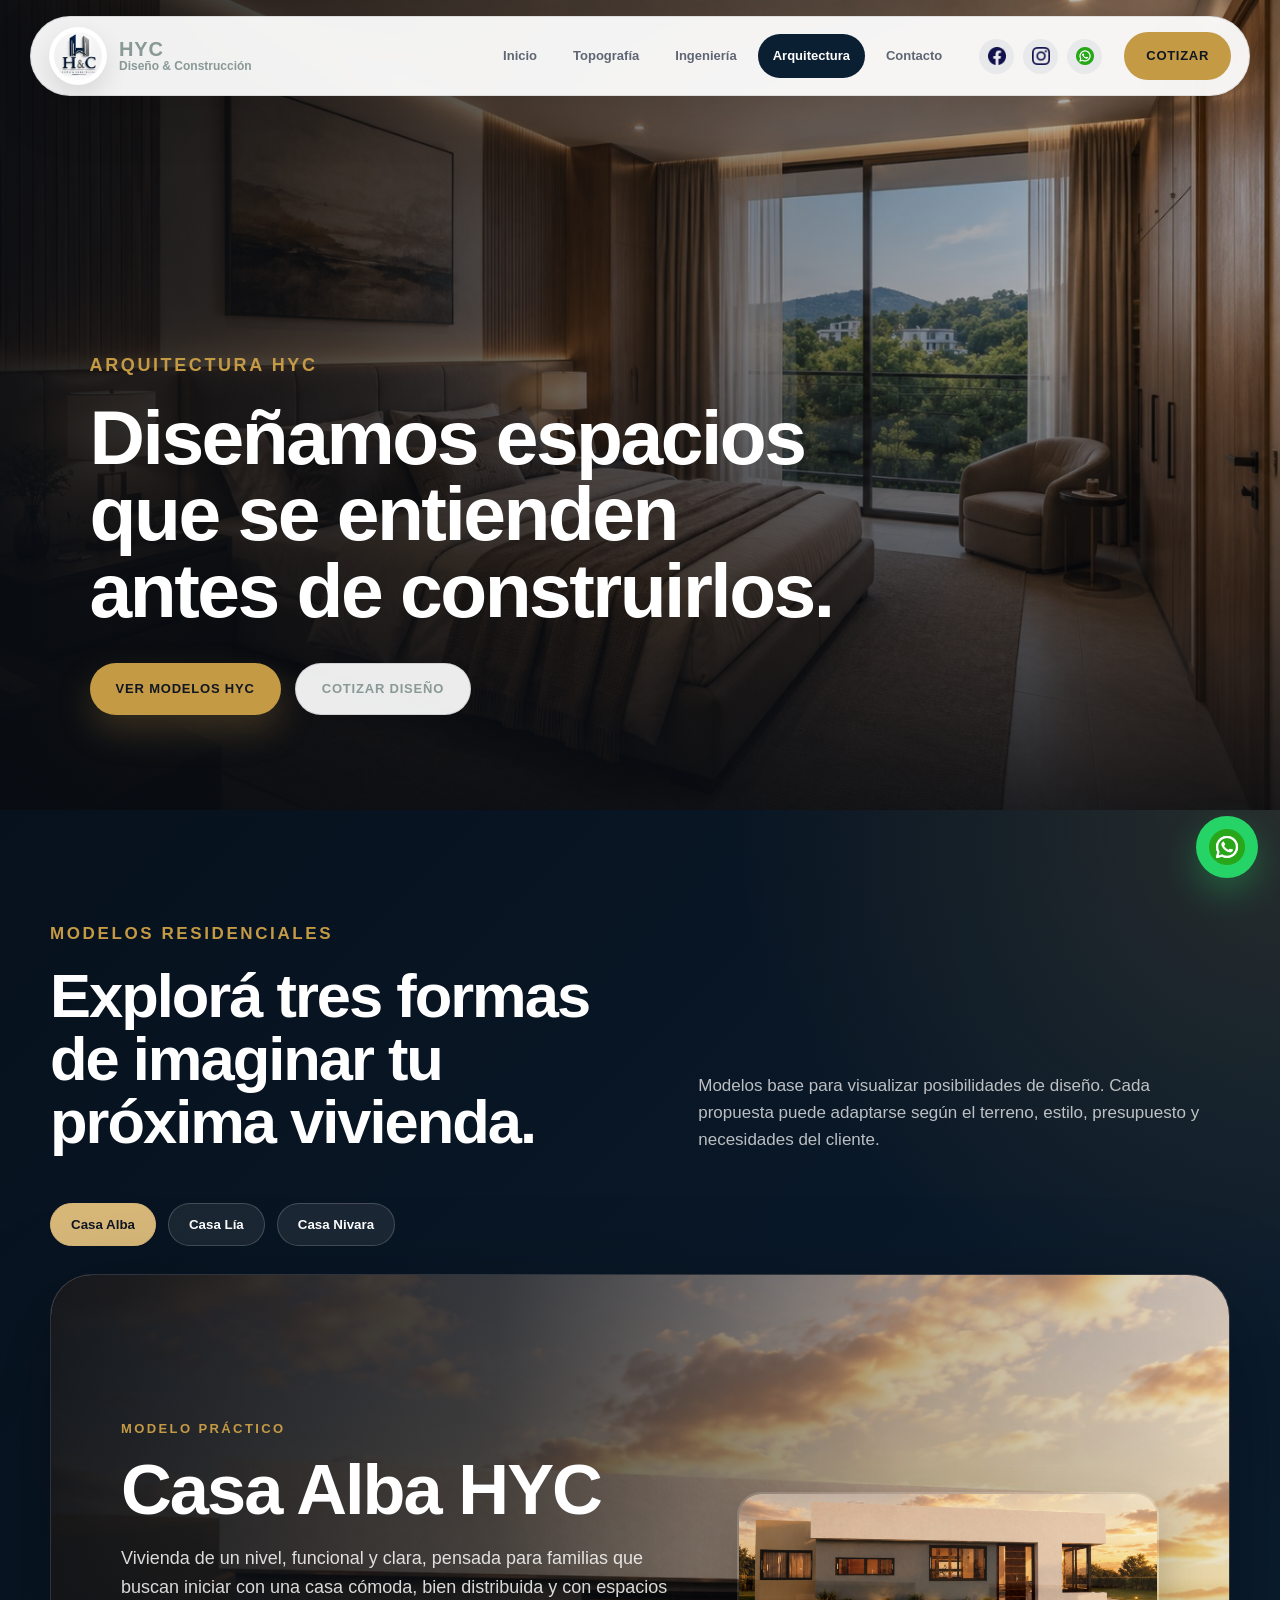
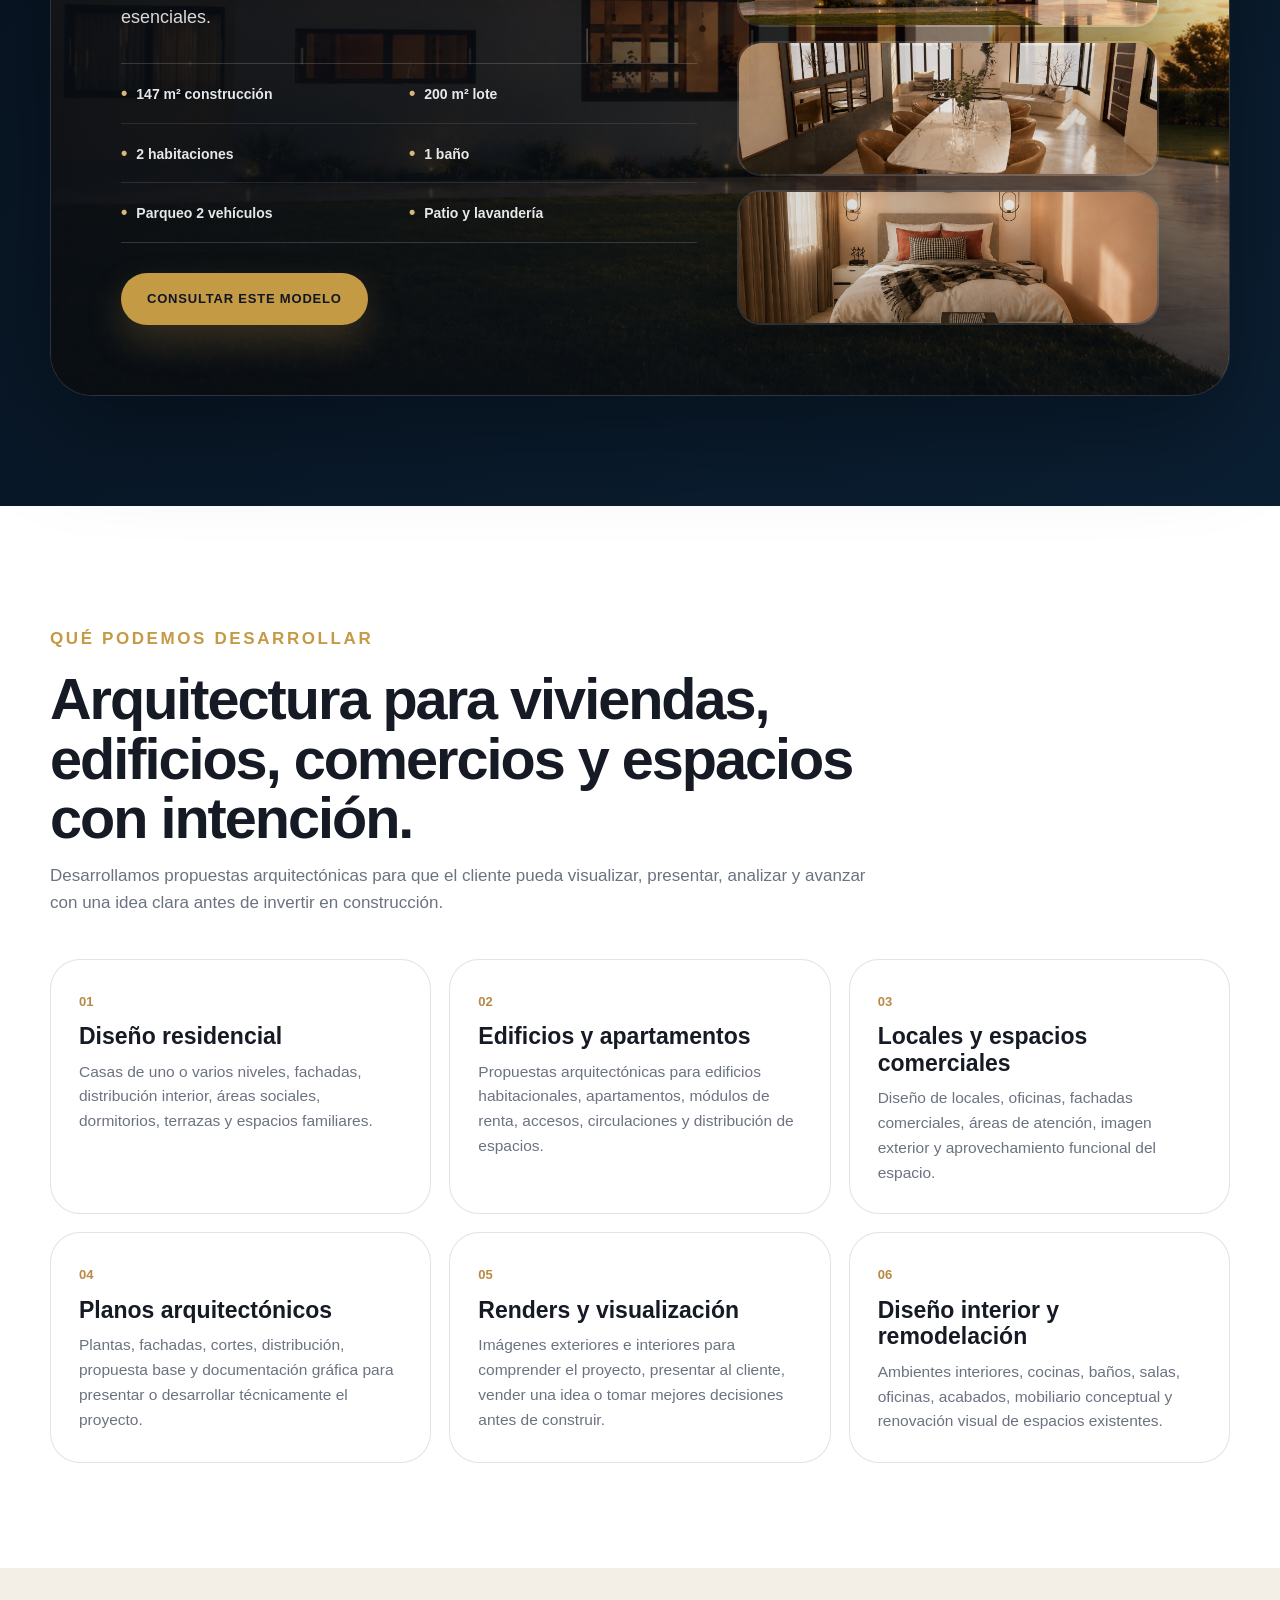
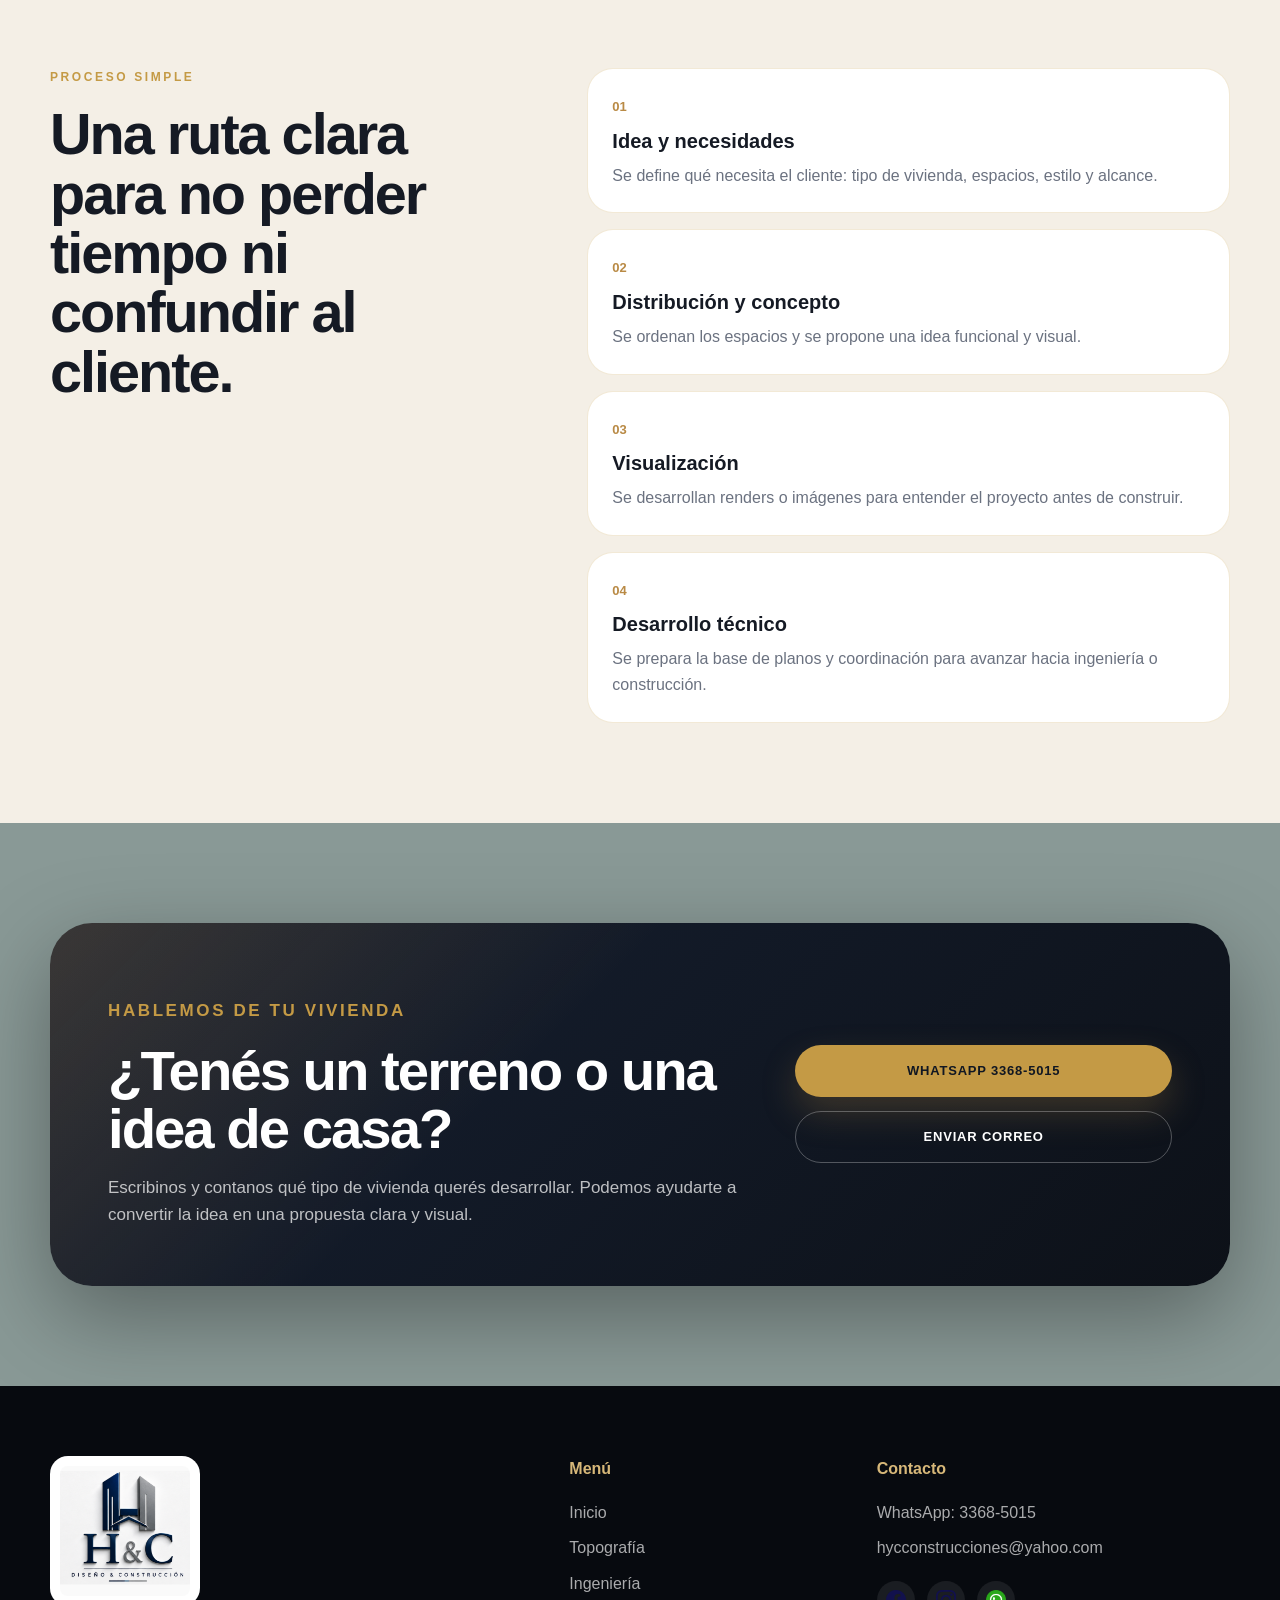
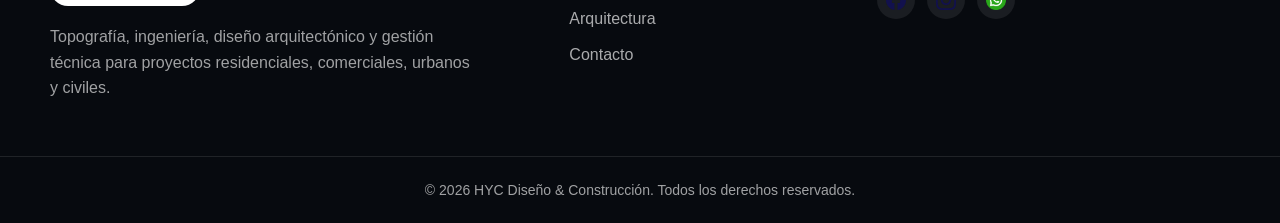
==== arquitectura.html @ 6c29e4f9 "Add files via upload" ====
<!DOCTYPE html>
<html lang="es">
<head>
  <meta charset="UTF-8" />
  <meta name="viewport" content="width=device-width, initial-scale=1.0" />

  <title>Arquitectura HYC | Diseño residencial, renders y modelos de casas</title>

  <meta name="description" content="Arquitectura HYC: diseño residencial, planos arquitectónicos, renders, interiores, fachadas y modelos de casas HYC." />

  <link rel="stylesheet" href="style.css" />

  <style>
    /* ================================
       ARQUITECTURA HYC
    ================================ */

    .arch-page-hero {
      position: relative;
      min-height: 90vh;
      background: #10161b;
      overflow: hidden;
      display: flex;
      align-items: flex-end;
    }

    .arch-page-hero-media {
      position: absolute;
      inset: 0;
      z-index: 1;
    }

    .arch-page-hero-media img {
      width: 100%;
      height: 100%;
      object-fit: cover;
      object-position: center;
    }

    .arch-page-hero-shade {
      position: absolute;
      inset: 0;
      z-index: 2;
      background:
        linear-gradient(90deg, rgba(8, 12, 18, 0.90) 0%, rgba(8, 12, 18, 0.56) 46%, rgba(8, 12, 18, 0.18) 100%),
        linear-gradient(0deg, rgba(8, 12, 18, 0.82) 0%, transparent 58%);
    }

    .arch-page-hero-inner {
      position: relative;
      z-index: 3;
      padding: 180px 0 95px;
      color: #fff;
    }

    .arch-page-hero-inner h1 {
      max-width: 850px;
      font-size: clamp(42px, 6vw, 78px);
      line-height: 1;
      letter-spacing: -2.5px;
      margin-bottom: 22px;
    }

    .arch-page-hero-inner p {
      max-width: 650px;
      font-size: 18px;
      line-height: 1.65;
      color: rgba(255, 255, 255, 0.82);
    }

    .arch-actions {
      display: flex;
      flex-wrap: wrap;
      gap: 14px;
      margin-top: 34px;
    }

    /* Intro corto */
    .arch-intro {
      padding: 90px 0;
      background: #f4efe6;
    }

    .arch-intro-grid {
      display: grid;
      grid-template-columns: 0.9fr 1.1fr;
      gap: 60px;
      align-items: start;
    }

    .arch-intro h2 {
      font-size: clamp(34px, 4.5vw, 58px);
      line-height: 1.03;
      letter-spacing: -2px;
    }

    .arch-intro p {
      color: #5f6673;
      font-size: 17px;
      max-width: 680px;
    }

    .arch-mini-services {
      display: grid;
      grid-template-columns: repeat(3, 1fr);
      gap: 14px;
      margin-top: 34px;
    }

    .arch-mini-services div {
      padding: 22px;
      border-radius: 24px;
      background: #fff;
      border: 1px solid rgba(17, 23, 34, 0.12);
      box-shadow: 0 16px 42px rgba(0, 0, 0, 0.06);
    }

    .arch-mini-services span {
      display: block;
      color: #b98a45;
      font-size: 12px;
      font-weight: 900;
      margin-bottom: 8px;
    }

    .arch-mini-services strong {
      display: block;
      font-size: 18px;
      line-height: 1.15;
      color: #111722;
    }

    /* Modelos interactivos */
    .models-interactive {
      padding: 110px 0;
      background:
        radial-gradient(circle at top right, rgba(185, 138, 69, 0.16), transparent 28%),
        linear-gradient(135deg, #10161b, #1a2328);
      color: #fff;
    }

    .models-head {
      display: grid;
      grid-template-columns: 0.9fr 0.8fr;
      gap: 50px;
      align-items: end;
      margin-bottom: 50px;
    }

    .models-head h2 {
      font-size: clamp(34px, 4.8vw, 62px);
      line-height: 1.02;
      letter-spacing: -2px;
    }

    .models-head p {
      color: rgba(255, 255, 255, 0.72);
      font-size: 17px;
    }

    .model-tabs {
      display: flex;
      flex-wrap: wrap;
      gap: 12px;
      margin-bottom: 28px;
    }

    .model-tab {
      border: 1px solid rgba(255, 255, 255, 0.18);
      background: rgba(255, 255, 255, 0.08);
      color: #fff;
      padding: 13px 20px;
      border-radius: 999px;
      font-weight: 900;
      cursor: pointer;
      transition: 0.25s ease;
    }

    .model-tab.active,
    .model-tab:hover {
      background: #d7b879;
      color: #111722;
      border-color: #d7b879;
    }

    .model-viewer {
      display: grid;
      grid-template-columns: 1.08fr 0.92fr;
      gap: 28px;
      align-items: stretch;
    }

    .model-main-image {
      min-height: 620px;
      border-radius: 38px;
      overflow: hidden;
      background: #111;
      position: relative;
      box-shadow: 0 30px 90px rgba(0, 0, 0, 0.35);
    }

    .model-main-image img {
      width: 100%;
      height: 100%;
      object-fit: cover;
    }

    .model-info-panel {
      padding: 36px;
      border-radius: 38px;
      background: rgba(255, 255, 255, 0.08);
      border: 1px solid rgba(255, 255, 255, 0.14);
      backdrop-filter: blur(16px);
    }

    .model-type {
      color: #d7b879;
      font-size: 12px;
      font-weight: 900;
      letter-spacing: 2px;
      text-transform: uppercase;
    }

    .model-info-panel h3 {
      font-size: clamp(32px, 3.8vw, 52px);
      line-height: 1.02;
      margin: 12px 0 16px;
    }

    .model-info-panel p {
      color: rgba(255, 255, 255, 0.74);
      font-size: 16.5px;
      line-height: 1.65;
    }

    .model-specs {
  display: grid;
  grid-template-columns: repeat(2, 1fr);
  gap: 0;
  margin: 28px 0 30px;
  border-top: 1px solid rgba(255, 255, 255, 0.14);
  border-bottom: 1px solid rgba(255, 255, 255, 0.14);
}

.model-specs span {
  padding: 16px 0;
  background: transparent;
  border: none;
  border-bottom: 1px solid rgba(255, 255, 255, 0.10);
  border-radius: 0;
  color: rgba(255, 255, 255, 0.88);
  font-size: 14px;
  font-weight: 700;
}

.model-specs span::before {
  content: "•";
  color: #d7b879;
  margin-right: 9px;
  font-size: 18px;
}

.model-specs span:nth-last-child(-n + 2) {
  border-bottom: none;
}
    .model-gallery {
      display: grid;
      grid-template-columns: repeat(3, 1fr);
      gap: 10px;
      margin-top: 24px;
    }

    .model-gallery img {
      height: 96px;
      width: 100%;
      object-fit: cover;
      border-radius: 18px;
      cursor: pointer;
      opacity: 0.78;
      transition: 0.25s ease;
      border: 2px solid transparent;
    }

    .model-gallery img:hover {
      opacity: 1;
      border-color: #d7b879;
    }

    /* Servicios arquitectura */
    .arch-services-section {
      padding: 105px 0;
      background: #fff;
    }

    .arch-services-head {
      max-width: 820px;
      margin-bottom: 42px;
    }

    .arch-services-head h2 {
      font-size: clamp(34px, 4.5vw, 58px);
      line-height: 1.03;
      letter-spacing: -2px;
    }

    .arch-services-head p {
      color: #6b7280;
      font-size: 17px;
      margin-top: 14px;
    }

    .arch-service-grid {
      display: grid;
      grid-template-columns: repeat(3, 1fr);
      gap: 18px;
    }

    .arch-service-card {
      padding: 28px;
      border-radius: 30px;
      background: #f4efe6;
      border: 1px solid rgba(17, 23, 34, 0.12);
    }

    .arch-service-card span {
      color: #b98a45;
      font-size: 13px;
      font-weight: 900;
    }

    .arch-service-card h3 {
      font-size: 23px;
      line-height: 1.15;
      margin: 10px 0;
    }

    .arch-service-card p {
      color: #6b7280;
      font-size: 15.5px;
    }

    /* Proceso */
    .arch-process {
      padding: 100px 0;
      background: #f4efe6;
    }

    .arch-process-grid {
      display: grid;
      grid-template-columns: 0.8fr 1.1fr;
      gap: 70px;
    }

    .arch-process h2 {
      font-size: clamp(34px, 4.5vw, 58px);
      line-height: 1.03;
      letter-spacing: -2px;
    }

    .process-list {
      display: grid;
      gap: 16px;
    }

    .process-list div {
      padding: 24px;
      border-radius: 26px;
      background: #fff;
      border: 1px solid rgba(17, 23, 34, 0.12);
    }

    .process-list span {
      color: #b98a45;
      font-size: 13px;
      font-weight: 900;
    }

    .process-list strong {
      display: block;
      font-size: 20px;
      margin: 6px 0;
    }

    .process-list p {
      color: #6b7280;
    }

    @media (max-width: 1050px) {
      .arch-intro-grid,
      .models-head,
      .model-viewer,
      .arch-process-grid {
        grid-template-columns: 1fr;
      }

      .arch-mini-services,
      .arch-service-grid {
        grid-template-columns: repeat(2, 1fr);
      }

      .model-main-image {
        min-height: 480px;
      }
    }

    @media (max-width: 720px) {
      .arch-page-hero-inner {
        padding: 150px 0 70px;
      }

      .arch-page-hero-inner h1 {
        font-size: 40px;
        letter-spacing: -1.2px;
      }

      .arch-actions {
        flex-direction: column;
      }

      .arch-intro,
      .models-interactive,
      .arch-services-section,
      .arch-process {
        padding: 78px 0;
      }

      .arch-mini-services,
      .arch-service-grid,
      .model-gallery {
        grid-template-columns: 1fr;
      }

      .model-main-image {
        min-height: 360px;
      }

      .model-info-panel {
        padding: 28px;
      }
    }
  </style>
</head>

<body>

  <!-- HEADER -->
  <header class="site-header">
    <div class="nav-wrap">

      <a href="index.html" class="brand-logo identity-brand">
        <img src="imagenes/logo-hyc.png" alt="HYC Diseño y Construcción">
        <span class="brand-name">
          <strong>HYC</strong>
          <small>Diseño & Construcción</small>
        </span>
      </a>

      <input type="checkbox" id="menu-toggle" class="menu-toggle">

      <label for="menu-toggle" class="menu-btn">
        <span></span>
        <span></span>
        <span></span>
      </label>

      <nav class="main-nav">
        <a href="index.html">Inicio</a>
        <a href="topografia.html">Topografía</a>
        <a href="ingenieria.html">Ingeniería</a>
        <a href="arquitectura.html" class="active">Arquitectura</a>
        <a href="contacto.html">Contacto</a>
      </nav>

      <div class="nav-social">
        <a href="https://www.facebook.com/profile.php?id=61572391505468" target="_blank" aria-label="Facebook HYC">
          <img src="imagenes/facebook.png" alt="Facebook">
        </a>
<a href="https://www.instagram.com/hycconstrucciones2026/" target="_blank" aria-label="Instagram HYC">
  <img src="imagenes/instagram.png" alt="Instagram">
</a>

        <a href="https://wa.me/50433685015?text=Hola%20HYC,%20quiero%20informaci%C3%B3n%20sobre%20arquitectura%20y%20dise%C3%B1o" target="_blank" aria-label="WhatsApp HYC">
          <img src="imagenes/whatsapp.png" alt="WhatsApp">
        </a>
      </div>

      <a class="nav-quote" href="https://wa.me/50433685015?text=Hola%20HYC,%20quiero%20cotizar%20un%20dise%C3%B1o%20arquitect%C3%B3nico" target="_blank">
        Cotizar
      </a>

    </div>
  </header>

  <!-- WHATSAPP FLOTANTE -->
  <a class="whatsapp-float" href="https://wa.me/50433685015?text=Hola%20HYC,%20quiero%20cotizar%20un%20dise%C3%B1o%20arquitect%C3%B3nico" target="_blank" aria-label="Escribir por WhatsApp">
    <img src="imagenes/whatsapp.png" alt="WhatsApp">
  </a>

  <main>

    <!-- HERO -->
    <section class="arch-page-hero">
      <div class="arch-page-hero-media">
        <img src="imagenes/casa-nivara-habitacion-principal.jpeg" alt="Arquitectura residencial HYC">
      </div>

      <div class="arch-page-hero-shade"></div>

      <div class="container arch-page-hero-inner">
        <p class="page-kicker">Arquitectura HYC</p>

        <h1>Diseñamos espacios que se entienden antes de construirlos.</h1>

        <div class="arch-actions">
          <a href="#modelos-hyc" class="btn-main">Ver modelos HYC</a>
          <a href="https://wa.me/50433685015?text=Hola%20HYC,%20quiero%20informaci%C3%B3n%20sobre%20dise%C3%B1o%20arquitect%C3%B3nico" target="_blank" class="btn-ghost">
            Cotizar diseño
          </a>
        </div>
      </div>
    </section>

    <!-- MODELOS INTEGRADOS PREMIUM -->
<section class="models-interactive" id="modelos-hyc">
  <div class="container">

    <div class="models-head">
      <div>
        <p class="section-tag">Modelos residenciales</p>
        <h2>Explorá tres formas de imaginar tu próxima vivienda.</h2>
      </div>

      <p>
        Modelos base para visualizar posibilidades de diseño. Cada propuesta puede adaptarse
        según el terreno, estilo, presupuesto y necesidades del cliente.
      </p>
    </div>

    <div class="model-tabs">
      <button class="model-tab active" data-model="alba">Casa Alba</button>
      <button class="model-tab" data-model="lia">Casa Lía</button>
      <button class="model-tab" data-model="nivara">Casa Nivara</button>
    </div>

    <div class="model-premium-card">

      <div class="model-premium-bg">
        <img id="modelMainImage" src="imagenes/casa-alba-fachada.jpeg" alt="Modelo residencial HYC">
        <div class="model-premium-overlay"></div>
      </div>

      <div class="model-premium-content">

        <div class="model-premium-info">
          <span class="model-type" id="modelType">Modelo práctico</span>

          <h3 id="modelTitle">Casa Alba HYC</h3>

          <p id="modelDescription">
            Vivienda de un nivel, funcional y clara, pensada para familias que buscan iniciar
            con una casa cómoda, bien distribuida y con espacios esenciales.
          </p>

          <div class="model-specs" id="modelSpecs">
            <span>147 m² construcción</span>
            <span>200 m² lote</span>
            <span>2 habitaciones</span>
            <span>1 baño</span>
            <span>Parqueo 2 vehículos</span>
            <span>Patio y lavandería</span>
          </div>

          <a class="btn-main" id="modelWhatsapp" href="https://wa.me/50433685015?text=Hola%20HYC,%20quiero%20informaci%C3%B3n%20sobre%20Casa%20Alba%20HYC" target="_blank">
            Consultar este modelo
          </a>
        </div>

        <div class="model-premium-gallery" id="modelGallery">
          <img src="imagenes/casa-alba-fachada.jpeg" alt="Casa Alba fachada">
          <img src="imagenes/casa-alba-sala-comedor.jpeg" alt="Casa Alba sala comedor">
          <img src="imagenes/casa-alba-dormitorio-1.jpeg" alt="Casa Alba dormitorio">
        </div>

      </div>

    </div>

  </div>
</section>

    <section class="arch-services-section">
  <div class="container">

    <div class="arch-services-head">
      <p class="section-tag">Qué podemos desarrollar</p>
      <h2>Arquitectura para viviendas, edificios, comercios y espacios con intención.</h2>
      <p>
        Desarrollamos propuestas arquitectónicas para que el cliente pueda visualizar, presentar,
        analizar y avanzar con una idea clara antes de invertir en construcción.
      </p>
    </div>

    <div class="arch-service-grid">

      <article class="arch-service-card">
        <span>01</span>
        <h3>Diseño residencial</h3>
        <p>
          Casas de uno o varios niveles, fachadas, distribución interior, áreas sociales,
          dormitorios, terrazas y espacios familiares.
        </p>
      </article>

      <article class="arch-service-card">
        <span>02</span>
        <h3>Edificios y apartamentos</h3>
        <p>
          Propuestas arquitectónicas para edificios habitacionales, apartamentos,
          módulos de renta, accesos, circulaciones y distribución de espacios.
        </p>
      </article>

      <article class="arch-service-card">
        <span>03</span>
        <h3>Locales y espacios comerciales</h3>
        <p>
          Diseño de locales, oficinas, fachadas comerciales, áreas de atención,
          imagen exterior y aprovechamiento funcional del espacio.
        </p>
      </article>

      <article class="arch-service-card">
        <span>04</span>
        <h3>Planos arquitectónicos</h3>
        <p>
          Plantas, fachadas, cortes, distribución, propuesta base y documentación gráfica
          para presentar o desarrollar técnicamente el proyecto.
        </p>
      </article>

      <article class="arch-service-card">
        <span>05</span>
        <h3>Renders y visualización</h3>
        <p>
          Imágenes exteriores e interiores para comprender el proyecto, presentar al cliente,
          vender una idea o tomar mejores decisiones antes de construir.
        </p>
      </article>

      <article class="arch-service-card">
        <span>06</span>
        <h3>Diseño interior y remodelación</h3>
        <p>
          Ambientes interiores, cocinas, baños, salas, oficinas, acabados, mobiliario conceptual
          y renovación visual de espacios existentes.
        </p>
      </article>

    </div>

  </div>
</section>

    <!-- PROCESO -->
    <section class="arch-process">
      <div class="container arch-process-grid">

        <div>
          <p class="section-tag">Proceso simple</p>
          <h2>Una ruta clara para no perder tiempo ni confundir al cliente.</h2>
        </div>

        <div class="process-list">
          <div>
            <span>01</span>
            <strong>Idea y necesidades</strong>
            <p>Se define qué necesita el cliente: tipo de vivienda, espacios, estilo y alcance.</p>
          </div>

          <div>
            <span>02</span>
            <strong>Distribución y concepto</strong>
            <p>Se ordenan los espacios y se propone una idea funcional y visual.</p>
          </div>

          <div>
            <span>03</span>
            <strong>Visualización</strong>
            <p>Se desarrollan renders o imágenes para entender el proyecto antes de construir.</p>
          </div>

          <div>
            <span>04</span>
            <strong>Desarrollo técnico</strong>
            <p>Se prepara la base de planos y coordinación para avanzar hacia ingeniería o construcción.</p>
          </div>
        </div>

      </div>
    </section>

    <!-- CTA FINAL -->
    <section class="final-cta">
      <div class="container final-cta-box">

        <div>
          <p class="section-tag">Hablemos de tu vivienda</p>
          <h2>¿Tenés un terreno o una idea de casa?</h2>
          <p>
            Escribinos y contanos qué tipo de vivienda querés desarrollar. Podemos ayudarte a convertir
            la idea en una propuesta clara y visual.
          </p>
        </div>

        <div class="final-cta-actions">
          <a class="btn-main" href="https://wa.me/50433685015?text=Hola%20HYC,%20quiero%20cotizar%20un%20dise%C3%B1o%20de%20vivienda" target="_blank">
            WhatsApp 3368-5015
          </a>

          <a class="btn-ghost dark-line" href="mailto:hycconstrucciones@yahoo.com">
            Enviar correo
          </a>
        </div>

      </div>
    </section>

  </main>

  <!-- FOOTER -->
  <footer class="site-footer">
    <div class="container footer-clean-grid">

      <div>
        <img class="footer-logo" src="imagenes/logo-hyc.png" alt="HYC Diseño y Construcción">
        <p>
          Topografía, ingeniería, diseño arquitectónico y gestión técnica para proyectos
          residenciales, comerciales, urbanos y civiles.
        </p>
      </div>

      <div>
        <h4>Menú</h4>
        <a href="index.html">Inicio</a>
        <a href="topografia.html">Topografía</a>
        <a href="ingenieria.html">Ingeniería</a>
        <a href="arquitectura.html">Arquitectura</a>
        <a href="contacto.html">Contacto</a>
      </div>

      <div>
        <h4>Contacto</h4>
        <a href="https://wa.me/50433685015" target="_blank">WhatsApp: 3368-5015</a>
        <a href="mailto:hycconstrucciones@yahoo.com">hycconstrucciones@yahoo.com</a>

          <div class="footer-social">
  <a href="https://www.facebook.com/profile.php?id=61572391505468" target="_blank" aria-label="Facebook HYC">
    <img src="imagenes/facebook.png" alt="Facebook">
  </a>

  <a href="https://www.instagram.com/hycconstrucciones2026/" target="_blank" aria-label="Instagram HYC">
    <img src="imagenes/instagram.png" alt="Instagram">
  </a>

  <a href="https://wa.me/50433685015" target="_blank" aria-label="WhatsApp HYC">
    <img src="imagenes/whatsapp.png" alt="WhatsApp">
  </a>
</div>
      </div>

    </div>

    <div class="footer-bottom-clean">
      <p>© 2026 HYC Diseño & Construcción. Todos los derechos reservados.</p>
    </div>
  </footer>

  <script>
    const models = {
      alba: {
        type: "Modelo práctico",
        title: "Casa Alba HYC",
        description: "Vivienda de un nivel, funcional y clara, pensada para familias que buscan iniciar con una casa cómoda, bien distribuida y con espacios esenciales.",
        main: "imagenes/casa-alba-fachada.jpeg",
        specs: ["147 m² construcción", "200 m² lote", "2 habitaciones", "1 baño", "Parqueo 2 vehículos", "Patio y lavandería"],
        gallery: [
          "imagenes/casa-alba-fachada.jpeg",
          "imagenes/casa-alba-sala-comedor.jpeg",
          "imagenes/casa-alba-dormitorio-1.jpeg"
        ],
        whatsapp: "https://wa.me/50433685015?text=Hola%20HYC,%20quiero%20informaci%C3%B3n%20sobre%20Casa%20Alba%20HYC"
      },

      lia: {
        type: "Modelo familiar",
        title: "Casa Lía HYC",
        description: "Casa de dos niveles pensada para una familia que necesita comodidad, privacidad y una distribución amplia con habitaciones independientes.",
        main: "imagenes/casa-lia-fachada.jpeg",
        specs: ["268.33 m² construcción", "Lote 20 x 10 m", "2 niveles", "3 habitaciones", "3.5 baños", "Parqueo 2 vehículos"],
        gallery: [
          "imagenes/casa-lia-fachada.jpeg",
          "imagenes/casa-lia-sala-comedor.jpeg",
          "imagenes/casa-lia-sala-familiar.jpeg"
        ],
        whatsapp: "https://wa.me/50433685015?text=Hola%20HYC,%20quiero%20informaci%C3%B3n%20sobre%20Casa%20L%C3%ADa%20HYC"
      },

      nivara: {
        type: "Modelo premium",
        title: "Casa Nivara HYC",
        description: "Residencia de alto nivel con presencia arquitectónica fuerte, área social abierta, terraza, piscina, balcón, sala familiar y doble altura.",
        main: "imagenes/casa-nivara-fachada-frontal.png",
        specs: ["537.32 m² construcción", "625 m² lote", "3 habitaciones", "Parqueo 3 vehículos", "Piscina", "Terraza y balcón"],
        gallery: [
          "imagenes/casa-nivara-fachada-frontal.png",
          "imagenes/casa-nivara-fachada-posterior.png",
          "imagenes/casa-nivara-sala-comedor.png"
        ],
        whatsapp: "https://wa.me/50433685015?text=Hola%20HYC,%20quiero%20informaci%C3%B3n%20sobre%20Casa%20Nivara%20HYC"
      }
    };

    const tabs = document.querySelectorAll(".model-tab");
    const mainImage = document.getElementById("modelMainImage");
    const modelType = document.getElementById("modelType");
    const modelTitle = document.getElementById("modelTitle");
    const modelDescription = document.getElementById("modelDescription");
    const modelSpecs = document.getElementById("modelSpecs");
    const modelGallery = document.getElementById("modelGallery");
    const modelWhatsapp = document.getElementById("modelWhatsapp");

    function loadModel(modelKey) {
      const model = models[modelKey];

      mainImage.src = model.main;
      modelType.textContent = model.type;
      modelTitle.textContent = model.title;
      modelDescription.textContent = model.description;
      modelWhatsapp.href = model.whatsapp;

      modelSpecs.innerHTML = "";
      model.specs.forEach(spec => {
        const span = document.createElement("span");
        span.textContent = spec;
        modelSpecs.appendChild(span);
      });

      modelGallery.innerHTML = "";
      model.gallery.forEach(imgSrc => {
        const img = document.createElement("img");
        img.src = imgSrc;
        img.alt = model.title;
        img.addEventListener("click", () => {
          mainImage.src = imgSrc;
        });
        modelGallery.appendChild(img);
      });
    }

    tabs.forEach(tab => {
      tab.addEventListener("click", () => {
        tabs.forEach(item => item.classList.remove("active"));
        tab.classList.add("active");
        loadModel(tab.dataset.model);
      });
    });
  </script>

</body>
</html>
---- style.css ----
/* ================================
   HYC DISEÑO & CONSTRUCCIÓN
   STYLE.CSS
================================ */

:root {
  --bg: #f4efe6;
  --white: #ffffff;
  --dark: #899996;
  --dark-soft: #1b2330;
  --text: #151a24;
  --muted: #6b7280;
  --gold: #b98a45;
  --gold-light: #d7b879;
  --line: rgba(17, 23, 34, 0.12);
  --line-light: rgba(255, 255, 255, 0.18);
  --radius: 28px;
  --radius-lg: 42px;
  --shadow: 0 24px 70px rgba(0, 0, 0, 0.13);
  --shadow-dark: 0 30px 90px rgba(0, 0, 0, 0.35);
  --container: 1180px;
}

/* RESET */
* {
  margin: 0;
  padding: 0;
  box-sizing: border-box;
}

html {
  scroll-behavior: smooth;
}

body {
  font-family: Arial, Helvetica, sans-serif;
  background: var(--bg);
  color: var(--text);
  line-height: 1.6;
  overflow-x: hidden;
}

img,
video {
  max-width: 100%;
  display: block;
}

a {
  text-decoration: none;
  color: inherit;
}

.container {
  width: min(100% - 42px, var(--container));
  margin: 0 auto;
}

/* ================================
   HEADER
================================ */

.site-header {
  position: fixed;
  top: 0;
  width: 100%;
  z-index: 999;
  padding: 16px 0;
}

.nav-wrap {
  width: min(100% - 46px, 1220px);
  margin: 0 auto;
  min-height: 76px;
  padding: 10px 18px;
  border-radius: 999px;
  display: flex;
  align-items: center;
  gap: 22px;
  background: rgba(255, 255, 255, 0.92);
  border: 1px solid rgba(17, 23, 34, 0.10);
  backdrop-filter: blur(18px);
  box-shadow: 0 18px 55px rgba(0, 0, 0, 0.12);
}

.brand-logo.identity-brand {
  display: flex;
  align-items: center;
  gap: 12px;
  flex-shrink: 0;
}

.brand-logo.identity-brand img {
  width: 58px;
  height: 58px;
  object-fit: contain;
  border-radius: 50%;
  background: #fff;
  padding: 5px;
  box-shadow: 0 10px 24px rgba(0, 0, 0, 0.10);
}

.brand-name {
  display: flex;
  flex-direction: column;
  line-height: 1.08;
}

.brand-name strong {
  font-size: 20px;
  font-weight: 900;
  letter-spacing: 0.8px;
  color: var(--dark);
}

.brand-name small {
  font-size: 12px;
  color: var(--dark);
  font-weight: 600;
}

.main-nav {
  margin-left: auto;
  display: flex;
  align-items: center;
  gap: 6px;
}

.main-nav a {
  padding: 12px 15px;
  border-radius: 999px;
  font-size: 13px;
  font-weight: 900;
  color: var(--dark);
  transition: 0.25s ease;
}

.main-nav a:hover,
.main-nav a.active {
  background: var(--dark);
  color: #fff;
}

.nav-social {
  display: flex;
  align-items: center;
  gap: 9px;
}

.nav-social a {
  width: 35px;
  height: 35px;
  border-radius: 50%;
  display: grid;
  place-items: center;
  background: rgba(11, 45, 84, 0.06);
  transition: 0.25s ease;
}

.nav-social a:hover {
  transform: translateY(-2px);
  background: rgba(185, 138, 69, 0.18);
}

.nav-social img {
  width: 18px;
  height: 18px;
  object-fit: contain;
}

.nav-quote {
  background: var(--dark);
  color: #fff;
  padding: 14px 22px;
  border-radius: 999px;
  font-size: 13px;
  font-weight: 900;
  text-transform: uppercase;
  letter-spacing: 0.7px;
  transition: 0.25s ease;
}

.nav-quote:hover {
  background: var(--gold);
  color: #111;
  transform: translateY(-2px);
}

.menu-toggle {
  display: none;
}

.menu-btn {
  display: none;
  width: 46px;
  height: 46px;
  border-radius: 50%;
  background: var(--dark);
  align-items: center;
  justify-content: center;
  flex-direction: column;
  gap: 5px;
  cursor: pointer;
  margin-left: auto;
}

.menu-btn span {
  width: 20px;
  height: 2px;
  background: #fff;
  border-radius: 999px;
}

/* ================================
   WHATSAPP FLOTANTE
================================ */

.whatsapp-float {
  position: fixed;
  right: 22px;
  bottom: 22px;
  width: 62px;
  height: 62px;
  border-radius: 50%;
  display: grid;
  place-items: center;
  background: #25d366;
  box-shadow: 0 18px 45px rgba(0, 0, 0, 0.28);
  z-index: 1000;
  transition: 0.25s ease;
}

.whatsapp-float:hover {
  transform: translateY(-4px) scale(1.03);
}

.whatsapp-float img {
  width: 36px;
  height: 36px;
  object-fit: contain;
}

/* ================================
   BOTONES
================================ */

.btn-main,
.btn-ghost {
  display: inline-flex;
  align-items: center;
  justify-content: center;
  min-height: 52px;
  padding: 0 26px;
  border-radius: 999px;
  font-size: 13px;
  font-weight: 900;
  text-transform: uppercase;
  letter-spacing: 0.8px;
  transition: 0.25s ease;
}

.btn-main {
  background: var(--gold);
  color: #111;
  box-shadow: 0 16px 35px rgba(185, 138, 69, 0.25);
}

.btn-main:hover {
  transform: translateY(-3px);
  background: var(--gold-light);
}

.btn-main.dark {
  background: var(--dark);
  color: #fff;
}

.btn-main.dark:hover {
  background: var(--gold);
  color: #111;
}

.btn-ghost {
  background: rgba(255, 255, 255, 0.92);
  color: var(--dark);
  border: 1px solid rgba(17, 23, 34, 0.12);
}

.btn-ghost:hover {
  transform: translateY(-3px);
  background: #fff;
}

.btn-ghost.dark-line {
  background: transparent;
  color: #fff;
  border-color: rgba(255, 255, 255, 0.28);
}

.btn-ghost.dark-line:hover {
  background: #fff;
  color: var(--dark);
}

/* ================================
   HERO PRINCIPAL
================================ */

.hero-minimal {
  position: relative;
  min-height: 106vh;
  background: var(--dark);
  overflow: hidden;
  display: flex;
  align-items: flex-start;
}

.hero-image {
  position: absolute;
  inset: 0;
  z-index: 1;
}

.hero-image img {
  width: 100%;
  height: 100%;
  object-fit: cover;
}

.hero-shade {
  position: absolute;
  inset: 0;
  z-index: 2;
  background:
    linear-gradient(90deg, rgba(8, 12, 18, 0.90) 0%, rgba(8, 12, 18, 0.58) 45%, rgba(8, 12, 18, 0.18) 100%),
    linear-gradient(0deg, rgba(8, 12, 18, 0.82) 0%, transparent 55%);
}

.hero-inner {
  position: relative;
  z-index: 3;
  width: min(100% - 42px, var(--container));
  margin: 0 auto;
  padding-top: 190px;
  padding-bottom: 240px;
  color: #fff;
}

.hero-kicker,
.section-tag {
  font-size: 12px;
  font-weight: 900;
  letter-spacing: 2.6px;
  text-transform: uppercase;
  color: var(--gold-light);
  margin-bottom: 18px;
}

.hero-inner h1 {
  max-width: 720px;
  font-size: clamp(42px, 5.8vw, 72px);
  line-height: 1.02;
  letter-spacing: -2.3px;
  margin-bottom: 22px;
}

.hero-copy {
  max-width: 610px;
  font-size: clamp(16px, 1.35vw, 19px);
  color: rgba(255, 255, 255, 0.84);
  line-height: 1.65;
  margin-bottom: 34px;
}

.hero-buttons {
  display: flex;
  flex-wrap: wrap;
  gap: 14px;
}

/* Tarjetas inferiores del hero */
.hero-bottom-card {
  position: absolute;
  z-index: 4;
  left: 50%;
  bottom: 34px;
  transform: translateX(-50%);
  width: min(100% - 42px, 1030px);
  display: grid;
  grid-template-columns: repeat(3, 1fr);
  gap: 14px;
}

.hero-bottom-card div {
  padding: 18px 22px;
  border-radius: 24px;
  background: rgba(255, 255, 255, 0.13);
  border: 1px solid rgba(255, 255, 255, 0.17);
  backdrop-filter: blur(18px);
  color: #fff;
}

.hero-bottom-card span {
  color: var(--gold-light);
  font-size: 12px;
  font-weight: 900;
}

.hero-bottom-card strong {
  display: block;
  font-size: 17px;
  margin: 5px 0;
}

.hero-bottom-card p {
  color: rgba(255, 255, 255, 0.74);
  font-size: 13px;
}

/* ================================
   TOPOGRAFÍA FEATURE
================================ */

.topography-feature {
  padding: 110px 0;
  background: var(--dark);
  color: #202a2f;
}

.topo-feature-grid {
  display: grid;
  grid-template-columns: 1.05fr 0.95fr;
  gap: 60px;
  align-items: center;
}

.topo-video {
  border-radius: var(--radius-lg);
  overflow: hidden;
  box-shadow: var(--shadow-dark);
  border: 1px solid var(--line-light);
  background: #c2acac;
}

.topo-video video {
  width: 100%;
  height: 420px;
  object-fit: cover;
}

.topo-text h2 {
  font-size: clamp(34px, 4.3vw, 56px);
  line-height: 1.03;
  letter-spacing: -2px;
  margin-bottom: 18px;
}

.topo-text p {
  color: rgba(17, 16, 16, 0.74);
  font-size: 17px;
}

.soft-list {
  display: flex;
  flex-wrap: wrap;
  gap: 10px;
  margin: 28px 0 30px;
}

.soft-list span {
  border: 1px solid rgba(255, 255, 255, 0.16);
  background: rgba(255, 255, 255, 0.08);
  padding: 10px 14px;
  border-radius: 999px;
  font-size: 13px;
  font-weight: 800;
  color: rgba(58, 58, 75, 0.86);
}

.text-link {
  display: inline-flex;
  color: var(--gold-light);
  font-size: 13px;
  font-weight: 900;
  text-transform: uppercase;
  letter-spacing: 0.9px;
}

/* ================================
   INGENIERÍA
================================ */

.engineering-clean {
  padding: 110px 0;
  background: #dbdada;
}

.engineering-grid {
  display: grid;
  grid-template-columns: 0.95fr 1.05fr;
  gap: 65px;
  align-items: center;
}

.engineering-copy .section-tag,
.architecture-home-section .section-tag,
.why-clean .section-tag,
.final-cta .section-tag {
  color: var(--gold);
}

.engineering-copy h2 {
  font-size: clamp(34px, 4.4vw, 58px);
  line-height: 1.03;
  letter-spacing: -2px;
  margin-bottom: 18px;
}

.engineering-copy p {
  color: var(--muted);
  font-size: 17px;
  margin-bottom: 24px;
}

.engineering-points {
  display: grid;
  gap: 14px;
  margin: 28px 0 34px;
}

.engineering-points div {
  padding: 18px 20px;
  border-radius: 20px;
  background: var(--bg);
  border: 1px solid var(--line);
}

.engineering-points strong {
  display: block;
  font-size: 17px;
  margin-bottom: 4px;
}

.engineering-points span {
  color: var(--muted);
  font-size: 14px;
}

.engineering-images {
  position: relative;
  min-height: 560px;
}

.engineering-images img {
  position: absolute;
  object-fit: cover;
  border-radius: var(--radius-lg);
  box-shadow: var(--shadow);
  border: 8px solid #fff;
}

.engineering-images img:first-child {
  width: 78%;
  height: 350px;
  right: 0;
  top: 0;
}

.engineering-images img:last-child {
  width: 70%;
  height: 320px;
  left: 0;
  bottom: 0;
}

/* ================================
   ARQUITECTURA HOME
================================ */

.architecture-home-section {
  padding: 110px 0;
  background: var(--bg);
}

.architecture-home-head {
  display: grid;
  grid-template-columns: 0.9fr 0.8fr;
  gap: 45px;
  align-items: end;
  margin-bottom: 46px;
}

.architecture-home-head h2 {
  font-size: clamp(34px, 4.4vw, 58px);
  line-height: 1.03;
  letter-spacing: -2px;
}

.architecture-home-head p {
  color: var(--muted);
  font-size: 17px;
}

.architecture-showcase {
  display: grid;
  grid-template-columns: 1.15fr 0.85fr;
  gap: 22px;
}

.arch-main-card {
  position: relative;
  min-height: 620px;
  border-radius: var(--radius-lg);
  overflow: hidden;
  box-shadow: var(--shadow);
  background: #000;
}

.arch-main-card img {
  width: 100%;
  height: 100%;
  object-fit: cover;
}

.arch-main-card::after {
  content: "";
  position: absolute;
  inset: 0;
  background: linear-gradient(0deg, rgba(0, 0, 0, 0.74), transparent 58%);
}

.arch-main-card div {
  position: absolute;
  z-index: 2;
  left: 34px;
  right: 34px;
  bottom: 34px;
  color: #fff;
}

.arch-main-card span,
.arch-model-strip span {
  color: var(--gold-light);
  font-size: 12px;
  font-weight: 900;
  letter-spacing: 1.8px;
  text-transform: uppercase;
}

.arch-main-card h3 {
  font-size: clamp(30px, 3vw, 44px);
  line-height: 1.05;
  margin: 12px 0 20px;
}

.arch-main-card a {
  display: inline-flex;
  color: var(--gold-light);
  font-size: 13px;
  font-weight: 900;
  text-transform: uppercase;
  letter-spacing: 0.9px;
}

.arch-model-strip {
  display: grid;
  gap: 22px;
}

.arch-model-strip article {
  position: relative;
  min-height: 190px;
  border-radius: 30px;
  overflow: hidden;
  background: #000;
  box-shadow: 0 18px 48px rgba(0, 0, 0, 0.12);
}

.arch-model-strip img {
  width: 100%;
  height: 100%;
  object-fit: cover;
}

.arch-model-strip article::after {
  content: "";
  position: absolute;
  inset: 0;
  background: linear-gradient(0deg, rgba(0, 0, 0, 0.70), transparent 62%);
}

.arch-model-strip div {
  position: absolute;
  z-index: 2;
  left: 24px;
  right: 24px;
  bottom: 22px;
  color: #fff;
}

.arch-model-strip h4 {
  font-size: 26px;
  line-height: 1.05;
  margin-top: 6px;
}

/* ================================
   FORMA DE TRABAJO
================================ */

.why-clean {
  padding: 110px 0;
  background: #fff;
}

.why-grid {
  display: grid;
  grid-template-columns: 0.8fr 1.1fr;
  gap: 70px;
  align-items: start;
}

.why-grid h2 {
  font-size: clamp(34px, 4.4vw, 58px);
  line-height: 1.03;
  letter-spacing: -2px;
}

.why-items {
  display: grid;
  gap: 18px;
}

.why-item {
  padding: 28px;
  background: var(--bg);
  border: 1px solid var(--line);
  border-radius: 26px;
}

.why-item span {
  color: var(--gold);
  font-size: 13px;
  font-weight: 900;
}

.why-item h3 {
  font-size: 24px;
  margin: 8px 0 8px;
}

.why-item p {
  color: var(--muted);
}

/* ================================
   CTA FINAL
================================ */

.final-cta {
  padding: 100px 0;
  background: var(--dark);
}

.final-cta-box {
  display: grid;
  grid-template-columns: 1.1fr 0.65fr;
  gap: 50px;
  align-items: center;
  padding: 58px;
  border-radius: var(--radius-lg);
  background:
    linear-gradient(135deg, rgba(185, 138, 69, 0.22), transparent 40%),
    linear-gradient(135deg, #162032, #0d1118);
  color: #fff;
  box-shadow: var(--shadow-dark);
}

.final-cta-box h2 {
  font-size: clamp(34px, 4.4vw, 58px);
  line-height: 1.03;
  letter-spacing: -2px;
}

.final-cta-box p {
  color: rgba(255, 255, 255, 0.72);
  font-size: 17px;
  margin-top: 16px;
}

.final-cta-actions {
  display: grid;
  gap: 14px;
}

/* ================================
   FOOTER
================================ */

.site-footer {
  background: #070a0f;
  color: #fff;
  padding-top: 70px;
}

.footer-clean-grid {
  display: grid;
  grid-template-columns: 1.3fr 0.7fr 1fr;
  gap: 60px;
  padding-bottom: 55px;
}

.footer-logo {
  width: 150px;
  height: auto;
  margin-bottom: 18px;
  background: #fff;
  border-radius: 18px;
  padding: 10px;
}

.site-footer p {
  color: rgba(255, 255, 255, 0.62);
  max-width: 420px;
}

.site-footer h4 {
  color: var(--gold-light);
  margin-bottom: 18px;
  font-size: 16px;
}

.site-footer a {
  display: block;
  color: rgba(255, 255, 255, 0.66);
  margin-bottom: 10px;
  transition: 0.25s ease;
}

.site-footer a:hover {
  color: #fff;
}

.footer-social {
  display: flex;
  gap: 12px;
  margin-top: 20px;
}

.footer-social a {
  width: 38px;
  height: 38px;
  border-radius: 50%;
  display: grid;
  place-items: center;
  background: rgba(255, 255, 255, 0.08);
}

.footer-social img {
  width: 20px;
  height: 20px;
  object-fit: contain;
}

.footer-bottom-clean {
  border-top: 1px solid rgba(255, 255, 255, 0.10);
  text-align: center;
  padding: 22px 20px;
}

.footer-bottom-clean p {
  max-width: none;
  font-size: 14px;
}

/* ================================
   RESPONSIVE
================================ */

@media (max-width: 1050px) {
  .nav-wrap {
    border-radius: 28px;
  }

  .menu-btn {
    display: flex;
  }

  .main-nav {
    position: absolute;
    top: 92px;
    left: 22px;
    right: 22px;
    display: none;
    flex-direction: column;
    align-items: stretch;
    background: rgba(255, 255, 255, 0.96);
    border-radius: 26px;
    padding: 18px;
    box-shadow: var(--shadow);
  }

  .main-nav a {
    padding: 15px 18px;
  }

  .menu-toggle:checked ~ .main-nav {
    display: flex;
  }

  .nav-social,
  .nav-quote {
    display: none;
  }

  .hero-minimal {
    min-height: auto;
  }

  .hero-inner {
    padding-top: 170px;
    padding-bottom: 80px;
  }

  .hero-bottom-card {
    position: relative;
    left: auto;
    bottom: auto;
    transform: none;
    width: min(100% - 42px, var(--container));
    margin: 30px auto 40px;
    grid-template-columns: 1fr;
  }

  .topo-feature-grid,
  .engineering-grid,
  .architecture-home-head,
  .architecture-showcase,
  .why-grid,
  .final-cta-box,
  .footer-clean-grid {
    grid-template-columns: 1fr;
  }

  .engineering-images {
    min-height: 570px;
  }

  .arch-main-card {
    min-height: 500px;
  }

  .arch-model-strip {
    grid-template-columns: repeat(3, 1fr);
  }

  .arch-model-strip article {
    min-height: 230px;
  }
}

@media (max-width: 720px) {
  .container,
  .hero-inner,
  .nav-wrap {
    width: min(100% - 28px, var(--container));
  }

  .site-header {
    padding: 12px 0;
  }

  .nav-wrap {
    min-height: 70px;
    padding: 10px 12px;
  }

  .brand-logo.identity-brand img {
    width: 52px;
    height: 52px;
  }

  .brand-name strong {
    font-size: 17px;
  }

  .brand-name small {
    font-size: 10px;
  }

  .hero-inner {
    padding-top: 145px;
    padding-bottom: 40px;
  }

  .hero-inner h1 {
    font-size: 40px;
    letter-spacing: -1.2px;
  }

  .hero-copy {
    font-size: 16px;
  }

  .hero-buttons {
    flex-direction: column;
  }

  .btn-main,
  .btn-ghost {
    width: 100%;
  }

  .topography-feature,
  .engineering-clean,
  .architecture-home-section,
  .why-clean,
  .final-cta {
    padding: 78px 0;
  }

  .topo-video video {
    height: 360px;
  }

  .topo-text h2,
  .engineering-copy h2,
  .architecture-home-head h2,
  .why-grid h2,
  .final-cta-box h2 {
    font-size: 34px;
    letter-spacing: -1px;
  }

  .engineering-images {
    min-height: auto;
    display: grid;
    gap: 16px;
  }

  .engineering-images img {
    position: static;
    width: 100% !important;
    height: 300px !important;
  }

  .arch-main-card {
    min-height: 420px;
  }

  .arch-model-strip {
    grid-template-columns: 1fr;
  }

  .arch-model-strip article {
    min-height: 230px;
  }

  .final-cta-box {
    padding: 34px;
  }

  .footer-clean-grid {
    gap: 34px;
  }

  .whatsapp-float {
    width: 56px;
    height: 56px;
    right: 16px;
    bottom: 16px;
  }

  .whatsapp-float img {
    width: 32px;
    height: 32px;
  }
}

@media (max-width: 430px) {
  .brand-name {
    display: none;
  }

  .hero-inner h1 {
    font-size: 38px;
  }

  .hero-kicker,
  .section-tag {
    font-size: 10px;
    letter-spacing: 2px;
  }

  .why-item {
    padding: 24px;
  }
}

/* Color del texto pequeño "TOPOGRAFÍA HYC" */
.topography-feature .topo-text .section-tag {
  color: #bd9b69 !important;
}

/* Mejorar tablitas de la sección Topografía */
.topography-feature .soft-list {
  display: flex;
  flex-wrap: wrap;
  gap: 12px;
  margin: 28px 0 30px;
}

.topography-feature .soft-list span {
  padding: 11px 18px;
  border-radius: 999px;
  background: rgba(24, 32, 36, 0.48);
  border: 1px solid rgba(255, 255, 255, 0.18);
  color: rgba(255, 255, 255, 0.92);
  font-size: 13px;
  font-weight: 800;
  box-shadow: 0 10px 24px rgba(0, 0, 0, 0.12);
  backdrop-filter: blur(8px);
  transition: 0.25s ease;
}

.topography-feature .soft-list span:hover {
  background: rgba(17, 23, 34, 0.72);
  border-color: rgba(185, 138, 69, 0.55);
  color: #ffffff;
  transform: translateY(-2px);
}

/* Mejor integración visual de la sección Topografía */
.topography-feature {
  background: #8f9d99;
}

.topography-feature .topo-text h2 {
  color: #202020;
}

.topography-feature .topo-text p {
  color: rgba(24, 24, 24, 0.78);
}

.topography-feature .topo-text .section-tag {
  color: #b98a45 !important;
}

.topography-feature .text-link {
  color: #d7b879;
}

/* ================================
   PÁGINA TOPOGRAFÍA
================================ */

.page-hero-topo {
  position: relative;
  min-height: 88vh;
  background: var(--dark);
  overflow: hidden;
  display: flex;
  align-items: flex-end;
}

.page-hero-media {
  position: absolute;
  inset: 0;
  z-index: 1;
}

.page-hero-media img {
  width: 100%;
  height: 100%;
  object-fit: cover;
}

.page-hero-shade {
  position: absolute;
  inset: 0;
  z-index: 2;
  background:
    linear-gradient(90deg, rgba(8, 12, 18, 0.92) 0%, rgba(8, 12, 18, 0.62) 45%, rgba(8, 12, 18, 0.20) 100%),
    linear-gradient(0deg, rgba(8, 12, 18, 0.88) 0%, transparent 55%);
}

.page-hero-inner {
  position: relative;
  z-index: 3;
  padding: 180px 0 85px;
  color: #fff;
}

.page-kicker {
  font-size: 12px;
  font-weight: 900;
  letter-spacing: 2.6px;
  text-transform: uppercase;
  color: var(--gold-light);
  margin-bottom: 18px;
}

.page-hero-inner h1 {
  max-width: 850px;
  font-size: clamp(42px, 6vw, 78px);
  line-height: 1;
  letter-spacing: -2.5px;
  margin-bottom: 24px;
}

.page-hero-inner p {
  max-width: 720px;
  color: rgba(255, 255, 255, 0.82);
  font-size: 19px;
  line-height: 1.65;
}

.page-actions {
  display: flex;
  flex-wrap: wrap;
  gap: 14px;
  margin-top: 34px;
}

/* RESUMEN TOPO */
.topo-overview {
  padding: 105px 0;
  background: #fff;
}

.overview-grid {
  display: grid;
  grid-template-columns: 0.9fr 0.9fr;
  gap: 70px;
  align-items: start;
  margin-bottom: 48px;
}

.overview-title h2,
.topo-section-head h2,
.video-copy h2,
.topo-gallery-head h2,
.deliverables-grid h2 {
  font-size: clamp(34px, 4.5vw, 58px);
  line-height: 1.03;
  letter-spacing: -2px;
}

.overview-title .section-tag,
.topo-section-head .section-tag,
.video-copy .section-tag,
.topo-gallery-head .section-tag,
.deliverables-grid .section-tag {
  color: var(--gold);
}

.overview-text p {
  color: var(--muted);
  font-size: 18px;
}

.overview-card-grid {
  display: grid;
  grid-template-columns: repeat(3, 1fr);
  gap: 18px;
}

.overview-card {
  background: var(--bg);
  border: 1px solid var(--line);
  border-radius: 28px;
  padding: 30px;
}

.overview-card span,
.service-detail-card span {
  color: var(--gold);
  font-weight: 900;
  font-size: 13px;
}

.overview-card h3 {
  font-size: 24px;
  margin: 10px 0 10px;
}

.overview-card p {
  color: var(--muted);
}

/* SERVICIOS DETALLADOS */
.topo-services-section {
  padding: 110px 0;
  background: var(--bg);
}

.topo-section-head {
  max-width: 820px;
  margin-bottom: 48px;
}

.topo-section-head p {
  color: var(--muted);
  font-size: 17px;
  margin-top: 14px;
}

.services-detail-grid {
  display: grid;
  grid-template-columns: repeat(3, 1fr);
  gap: 18px;
}

.service-detail-card {
  background: #808c8d;
  border: 1px solid var(--line);
  border-radius: 28px;
  padding: 28px;
  box-shadow: 0 16px 45px rgba(0, 0, 0, 0.06);
  transition: 0.25s ease;
}

.service-detail-card:hover {
  transform: translateY(-5px);
  box-shadow: var(--shadow);
}

.service-detail-card h3 {
  font-size: 22px;
  line-height: 1.15;
  margin: 10px 0 12px;
}

.service-detail-card p {
  color: var(--muted);
  font-size: 15.5px;
}

/* VIDEO SECTION */
.topo-video-section {
  padding: 110px 0;
  background: #fff;
}

.video-split {
  display: grid;
  grid-template-columns: 0.85fr 1.15fr;
  gap: 60px;
  align-items: center;
}

.video-copy p {
  color: var(--muted);
  font-size: 17px;
  margin: 18px 0 30px;
}

.video-mosaic {
  display: grid;
  grid-template-columns: 1.2fr 0.8fr;
  gap: 18px;
  align-items: stretch;
}

.video-frame {
  border-radius: 30px;
  overflow: hidden;
  background: #111;
  box-shadow: var(--shadow);
  border: 1px solid var(--line);
}

.video-frame video {
  width: 100%;
  height: 100%;
  min-height: 330px;
  object-fit: cover;
}

.large-video {
  min-height: 520px;
}

/* GALERÍA */
.topo-gallery-section {
  padding: 110px 0;
  background: var(--bg);
}

.topo-gallery-head {
  max-width: 760px;
  margin-bottom: 44px;
}

.topo-gallery-head p {
  color: var(--muted);
  font-size: 17px;
  margin-top: 14px;
}

.topo-gallery {
  display: grid;
  grid-template-columns: repeat(4, 1fr);
  gap: 16px;
}

.gallery-card {
  position: relative;
  min-height: 300px;
  border-radius: 30px;
  overflow: hidden;
  background: #000;
  box-shadow: var(--shadow);
}

.gallery-card.wide {
  grid-column: span 2;
}

.gallery-card img {
  width: 100%;
  height: 100%;
  object-fit: cover;
}

.gallery-card::after {
  content: "";
  position: absolute;
  inset: 0;
  background: linear-gradient(0deg, rgba(0, 0, 0, 0.70), transparent 62%);
}

.gallery-card div {
  position: absolute;
  z-index: 2;
  left: 24px;
  right: 24px;
  bottom: 22px;
  color: #fff;
}

.gallery-card span {
  color: var(--gold-light);
  font-size: 12px;
  font-weight: 900;
  text-transform: uppercase;
  letter-spacing: 1.4px;
}

.gallery-card h3 {
  font-size: 24px;
  line-height: 1.1;
  margin-top: 6px;
}

/* ENTREGABLES */
.deliverables-section {
  padding: 110px 0;
  background: #fff;
}

.deliverables-grid {
  display: grid;
  grid-template-columns: 0.8fr 1.1fr;
  gap: 70px;
}

.deliverables-list {
  display: grid;
  gap: 16px;
}

.deliverables-list div {
  padding: 24px;
  border-radius: 24px;
  background: var(--bg);
  border: 1px solid var(--line);
}

.deliverables-list strong {
  display: block;
  font-size: 19px;
  margin-bottom: 6px;
}

.deliverables-list span {
  color: var(--muted);
}

/* RESPONSIVE TOPOGRAFÍA */
@media (max-width: 1050px) {
  .overview-grid,
  .video-split,
  .deliverables-grid {
    grid-template-columns: 1fr;
  }

  .overview-card-grid,
  .services-detail-grid {
    grid-template-columns: repeat(2, 1fr);
  }

  .topo-gallery {
    grid-template-columns: repeat(2, 1fr);
  }

  .video-mosaic {
    grid-template-columns: 1fr;
  }

  .large-video {
    min-height: 420px;
  }
}

@media (max-width: 720px) {
  .page-hero-topo {
    min-height: auto;
  }

  .page-hero-inner {
    padding: 150px 0 65px;
  }

  .page-hero-inner h1 {
    font-size: 40px;
    letter-spacing: -1.2px;
  }

  .page-hero-inner p {
    font-size: 16px;
  }

  .page-actions {
    flex-direction: column;
  }

  .topo-overview,
  .topo-services-section,
  .topo-video-section,
  .topo-gallery-section,
  .deliverables-section {
    padding: 78px 0;
  }

  .overview-card-grid,
  .services-detail-grid,
  .topo-gallery {
    grid-template-columns: 1fr;
  }

  .gallery-card.wide {
    grid-column: auto;
  }

  .gallery-card {
    min-height: 270px;
  }

  .video-frame video {
    min-height: 320px;
  }
}

/* COLOR SECCIÓN SERVICIOS DE TOPOGRAFÍA - ARRIBA */
.topo-services-section {
  background: #e0e0e4 !important;
  color: #e5eff7 !important;
}

.topo-services-section h2,
.topo-services-section p {
  color: #181717 !important;
}

.topo-services-section .section-tag {
  color: #b37a08 !important;
}

/* Botones/pastillas de servicios */
.compact-services-grid span {
  padding: 15px 20px;
  border-radius: 999px;
  background: #b7c2bc;
  border: 1px solid #8fa099;
  color: #1c2522;
  font-size: 14px;
  font-weight: 800;
  box-shadow: 0 10px 24px rgba(0, 0, 0, 0.08);
}

.compact-services-grid span:hover {
  transform: translateY(-2px);
  transition: 0.25s ease;
  box-shadow: 0 14px 30px rgba(0, 0, 0, 0.12);
}

/* COLOR SECCIÓN TRABAJO EN CAMPO - ABAJO */
.topo-video-section {
  background: #a3a2a1 !important;
  color: #111722 !important;
}

.topo-video-section h2 {
  color: #111722 !important;
}

.topo-video-section p {
  color: #5f6673 !important;
}

.topo-video-section .section-tag {
  color: #b98a45 !important;
}

/* Ajuste portada Topografía: texto más a la izquierda e imagen mejor posicionada */
.page-hero-topo .page-hero-inner {
  margin-left: 7vw !important;
  margin-right: auto !important;
  width: min(100% - 42px, 1180px) !important;
}

.page-hero-topo .page-hero-inner h1 {
  max-width: 780px !important;
}

.page-hero-topo .page-hero-inner p {
  max-width: 680px !important;
}

/* Mueve el enfoque visual de la imagen hacia la derecha */
.page-hero-topo .page-hero-media img {
  object-position: 68% center !important;
}

/* Ajuste portada Arquitectura: texto más a la izquierda */
.arch-page-hero .arch-page-hero-inner {
  margin-left: 7vw !important;
  margin-right: auto !important;
  width: min(100% - 42px, 1180px) !important;
}

.arch-page-hero .arch-page-hero-inner h1 {
  max-width: 760px !important;
}

.arch-page-hero .arch-page-hero-inner p {
  max-width: 620px !important;
}

/* ================================
   MODELOS HYC - PRESENTACIÓN PREMIUM
================================ */

.model-premium-card {
  position: relative;
  min-height: 720px;
  border-radius: 42px;
  overflow: hidden;
  background: #111722;
  box-shadow: 0 34px 100px rgba(0, 0, 0, 0.35);
  border: 1px solid rgba(255, 255, 255, 0.12);
}

.model-premium-bg {
  position: absolute;
  inset: 0;
}

.model-premium-bg img {
  width: 100%;
  height: 100%;
  object-fit: cover;
  object-position: center;
}

.model-premium-overlay {
  position: absolute;
  inset: 0;
  background:
    linear-gradient(90deg, rgba(9, 14, 20, 0.92) 0%, rgba(9, 14, 20, 0.72) 38%, rgba(9, 14, 20, 0.28) 72%, rgba(9, 14, 20, 0.08) 100%),
    linear-gradient(0deg, rgba(9, 14, 20, 0.82) 0%, transparent 58%);
}

.model-premium-content {
  position: relative;
  z-index: 2;
  min-height: 720px;
  display: grid;
  grid-template-columns: 0.75fr 0.55fr;
  gap: 40px;
  align-items: end;
  padding: 70px;
}

.model-premium-info {
  max-width: 640px;
  color: #fff;
}

.model-premium-info .model-type {
  color: #d7b879;
  font-size: 13px;
  font-weight: 900;
  letter-spacing: 2.4px;
  text-transform: uppercase;
}

.model-premium-info h3 {
  font-size: clamp(46px, 5.5vw, 76px);
  line-height: 0.95;
  letter-spacing: -2px;
  margin: 16px 0 20px;
  color: #fff;
}

.model-premium-info p {
  max-width: 580px;
  color: rgba(255, 255, 255, 0.84);
  font-size: 18px;
  line-height: 1.65;
}

/* Ficha técnica elegante */
.model-premium-info .model-specs {
  display: grid;
  grid-template-columns: repeat(2, 1fr);
  gap: 0;
  margin: 30px 0;
  max-width: 620px;
  border-top: 1px solid rgba(255, 255, 255, 0.16);
  border-bottom: 1px solid rgba(255, 255, 255, 0.16);
}

.model-premium-info .model-specs span {
  padding: 15px 0;
  background: transparent !important;
  border: none !important;
  border-bottom: 1px solid rgba(255, 255, 255, 0.10) !important;
  border-radius: 0 !important;
  color: rgba(255, 255, 255, 0.90) !important;
  font-size: 14px;
  font-weight: 800;
}

.model-premium-info .model-specs span::before {
  content: "•";
  color: #d7b879;
  margin-right: 9px;
  font-size: 18px;
}

.model-premium-info .model-specs span:nth-last-child(-n + 2) {
  border-bottom: none !important;
}

/* Galería lateral */
.model-premium-gallery {
  display: grid;
  gap: 14px;
  align-self: end;
}

.model-premium-gallery img {
  width: 100%;
  height: 135px;
  object-fit: cover;
  border-radius: 24px;
  cursor: pointer;
  opacity: 0.86;
  border: 2px solid rgba(255, 255, 255, 0.14);
  transition: 0.25s ease;
  box-shadow: 0 18px 48px rgba(0, 0, 0, 0.25);
}

.model-premium-gallery img:hover {
  opacity: 1;
  transform: translateY(-4px);
  border-color: #d7b879;
}

@media (max-width: 1050px) {
  .model-premium-content {
    grid-template-columns: 1fr;
    padding: 46px;
  }

  .model-premium-gallery {
    grid-template-columns: repeat(3, 1fr);
  }

  .model-premium-gallery img {
    height: 120px;
  }
}

@media (max-width: 720px) {
  .model-premium-card,
  .model-premium-content {
    min-height: auto;
  }

  .model-premium-content {
    padding: 34px 24px;
  }

  .model-premium-bg {
    position: absolute;
  }

  .model-premium-info h3 {
    font-size: 42px;
  }

  .model-premium-info .model-specs {
    grid-template-columns: 1fr;
  }

  .model-premium-info .model-specs span:nth-last-child(-n + 2) {
    border-bottom: 1px solid rgba(255, 255, 255, 0.10) !important;
  }

  .model-premium-gallery {
    grid-template-columns: 1fr;
  }

  .model-premium-gallery img {
    height: 190px;
  }
}

/* ================================
   NUEVA GAMA HYC - MÁS LIMPIA Y PREMIUM
   Reemplaza verdes/grises apagados
================================ */

:root {
  --hyc-blue: #0b1f33;
  --hyc-dark: #111722;
  --hyc-deep: #07111d;
  --hyc-gold: #c49a45;
  --hyc-cream: #f7f3ea;
  --hyc-stone: #e7e2d8;
  --hyc-text: #111722;
  --hyc-muted: #5f6673;
  --hyc-white: #ffffff;
}

/* BOTONES PRINCIPALES */
.btn-main,
.nav-quote {
  background: var(--hyc-gold) !important;
  color: #111722 !important;
}

.btn-main:hover,
.nav-quote:hover {
  background: #b48736 !important;
}

/* HEADER */
.site-header .nav-wrap {
  background: rgba(255, 255, 255, 0.94) !important;
}

.main-nav a {
  color: #5f6673 !important;
}

.main-nav a.active,
.main-nav a:hover {
  background: var(--hyc-blue) !important;
  color: #ffffff !important;
}

/* SECCIÓN TOPOGRAFÍA VERDE APAGADA - CAMBIAR A CREMA LIMPIO */
.topography-feature {
  background: linear-gradient(135deg, #f7f3ea, #ffffff) !important;
  color: var(--hyc-text) !important;
}

.topography-feature .section-tag,
.topography-feature .topo-text .section-tag {
  color: var(--hyc-gold) !important;
}

.topography-feature h2,
.topography-feature .topo-text h2 {
  color: var(--hyc-text) !important;
}

.topography-feature p,
.topography-feature .topo-text p {
  color: var(--hyc-muted) !important;
}

/* PASTILLAS DE LA SECCIÓN SUPERIOR */
.topography-feature .soft-list span,
.soft-list span {
  background: var(--hyc-blue) !important;
  color: #ffffff !important;
  border: 1px solid rgba(255, 255, 255, 0.12) !important;
  box-shadow: 0 12px 28px rgba(11, 31, 51, 0.18) !important;
}

/* LINK VER TOPOGRAFÍA */
.topography-feature a,
.topography-feature .text-link {
  color: var(--hyc-gold) !important;
}

/* SECCIÓN SERVICIOS DE TOPOGRAFÍA - QUITAR GRIS FRÍO */
.topo-services-section {
  background: #f7f3ea !important;
  color: var(--hyc-text) !important;
}

.topo-services-section h2 {
  color: var(--hyc-text) !important;
}

.topo-services-section p {
  color: var(--hyc-muted) !important;
}

.topo-services-section .section-tag {
  color: var(--hyc-gold) !important;
}

/* PASTILLAS DE SERVICIOS */
.compact-services-grid span {
  background: #ffffff !important;
  color: var(--hyc-blue) !important;
  border: 1px solid rgba(11, 31, 51, 0.16) !important;
  box-shadow: 0 12px 28px rgba(11, 31, 51, 0.08) !important;
}

.compact-services-grid span:hover {
  background: var(--hyc-blue) !important;
  color: #ffffff !important;
  transform: translateY(-2px);
}

/* SECCIÓN TRABAJO EN CAMPO - QUITAR GRIS PESADO */
.topo-video-section {
  background: #ffffff !important;
  color: var(--hyc-text) !important;
}

.topo-video-section h2 {
  color: var(--hyc-text) !important;
}

.topo-video-section p {
  color: var(--hyc-muted) !important;
}

.topo-video-section .section-tag {
  color: var(--hyc-gold) !important;
}

/* FONDOS OSCUROS MÁS ELEGANTES */
.topo-gallery-dark,
.eng-services-section,
.models-interactive,
.contact-service-band {
  background:
    radial-gradient(circle at top right, rgba(196, 154, 69, 0.16), transparent 30%),
    linear-gradient(135deg, #07111d, #0b1f33) !important;
}

/* TARJETAS CLARAS */
.eng-pill-card,
.arch-service-card,
.contact-form-panel,
.contact-final-box {
  background: #ffffff !important;
  border: 1px solid rgba(11, 31, 51, 0.12) !important;
}

/* TARJETAS CREMA */
.process-list div,
.eng-flow-item,
.contact-service-card {
  border-color: rgba(196, 154, 69, 0.22) !important;
}

/* TÍTULOS DORADOS */
.section-tag,
.page-kicker,
.model-type {
  color: var(--hyc-gold) !important;
}

/* WHATSAPP FLOTANTE MÁS DISCRETO */
.whatsapp-float {
  background: #25d366 !important;
  box-shadow: 0 14px 35px rgba(37, 211, 102, 0.32) !important;
}

/* Mejorar pastillas de servicios de topografía */
.compact-services-grid {
  display: flex !important;
  flex-wrap: wrap !important;
  gap: 14px !important;
  margin-top: 34px !important;
}

.compact-services-grid span {
  position: relative;
  display: inline-flex !important;
  align-items: center !important;
  gap: 10px !important;
  padding: 15px 22px !important;
  border-radius: 999px !important;
  background: linear-gradient(135deg, #0b1f33, #122b45) !important;
  color: #ffffff !important;
  border: 1px solid rgba(196, 154, 69, 0.35) !important;
  font-size: 14px !important;
  font-weight: 800 !important;
  box-shadow: 0 14px 32px rgba(11, 31, 51, 0.18) !important;
  transition: all 0.25s ease !important;
}

/* Puntito dorado decorativo */
.compact-services-grid span::before {
  content: "";
  width: 9px;
  height: 9px;
  border-radius: 50%;
  background: #c49a45;
  box-shadow: 0 0 0 5px rgba(196, 154, 69, 0.16);
  flex-shrink: 0;
}

/* Hover */
.compact-services-grid span:hover {
  background: linear-gradient(135deg, #c49a45, #d7b879) !important;
  color: #111722 !important;
  transform: translateY(-3px);
  box-shadow: 0 18px 42px rgba(11, 31, 51, 0.24) !important;
}

.compact-services-grid span:hover::before {
  background: #111722;
  box-shadow: 0 0 0 5px rgba(17, 23, 34, 0.14);
}

.identity-section {
  padding: 110px 0;
  background: linear-gradient(135deg, #f7f3ea, #ffffff);
}

.identity-grid {
  display: grid;
  grid-template-columns: 0.9fr 1.1fr;
  gap: 70px;
  align-items: start;
}

.identity-grid h2 {
  font-size: clamp(34px, 4.5vw, 58px);
  line-height: 1.04;
  letter-spacing: -2px;
  color: #111722;
  margin-bottom: 18px;
}

.identity-grid p {
  color: #5f6673;
  font-size: 17px;
  line-height: 1.65;
}

.identity-cards {
  display: grid;
  gap: 16px;
}

.identity-cards article {
  padding: 28px;
  border-radius: 28px;
  background: #ffffff;
  border: 1px solid rgba(11, 31, 51, 0.12);
  box-shadow: 0 18px 50px rgba(11, 31, 51, 0.08);
}

.identity-cards span {
  color: #c49a45;
  font-size: 13px;
  font-weight: 900;
}

.identity-cards h3 {
  margin: 10px 0;
  font-size: 24px;
  color: #111722;
}

.identity-cards p {
  margin: 0;
  font-size: 15.5px;
}

@media (max-width: 900px) {
  .identity-grid {
    grid-template-columns: 1fr;
  }
}
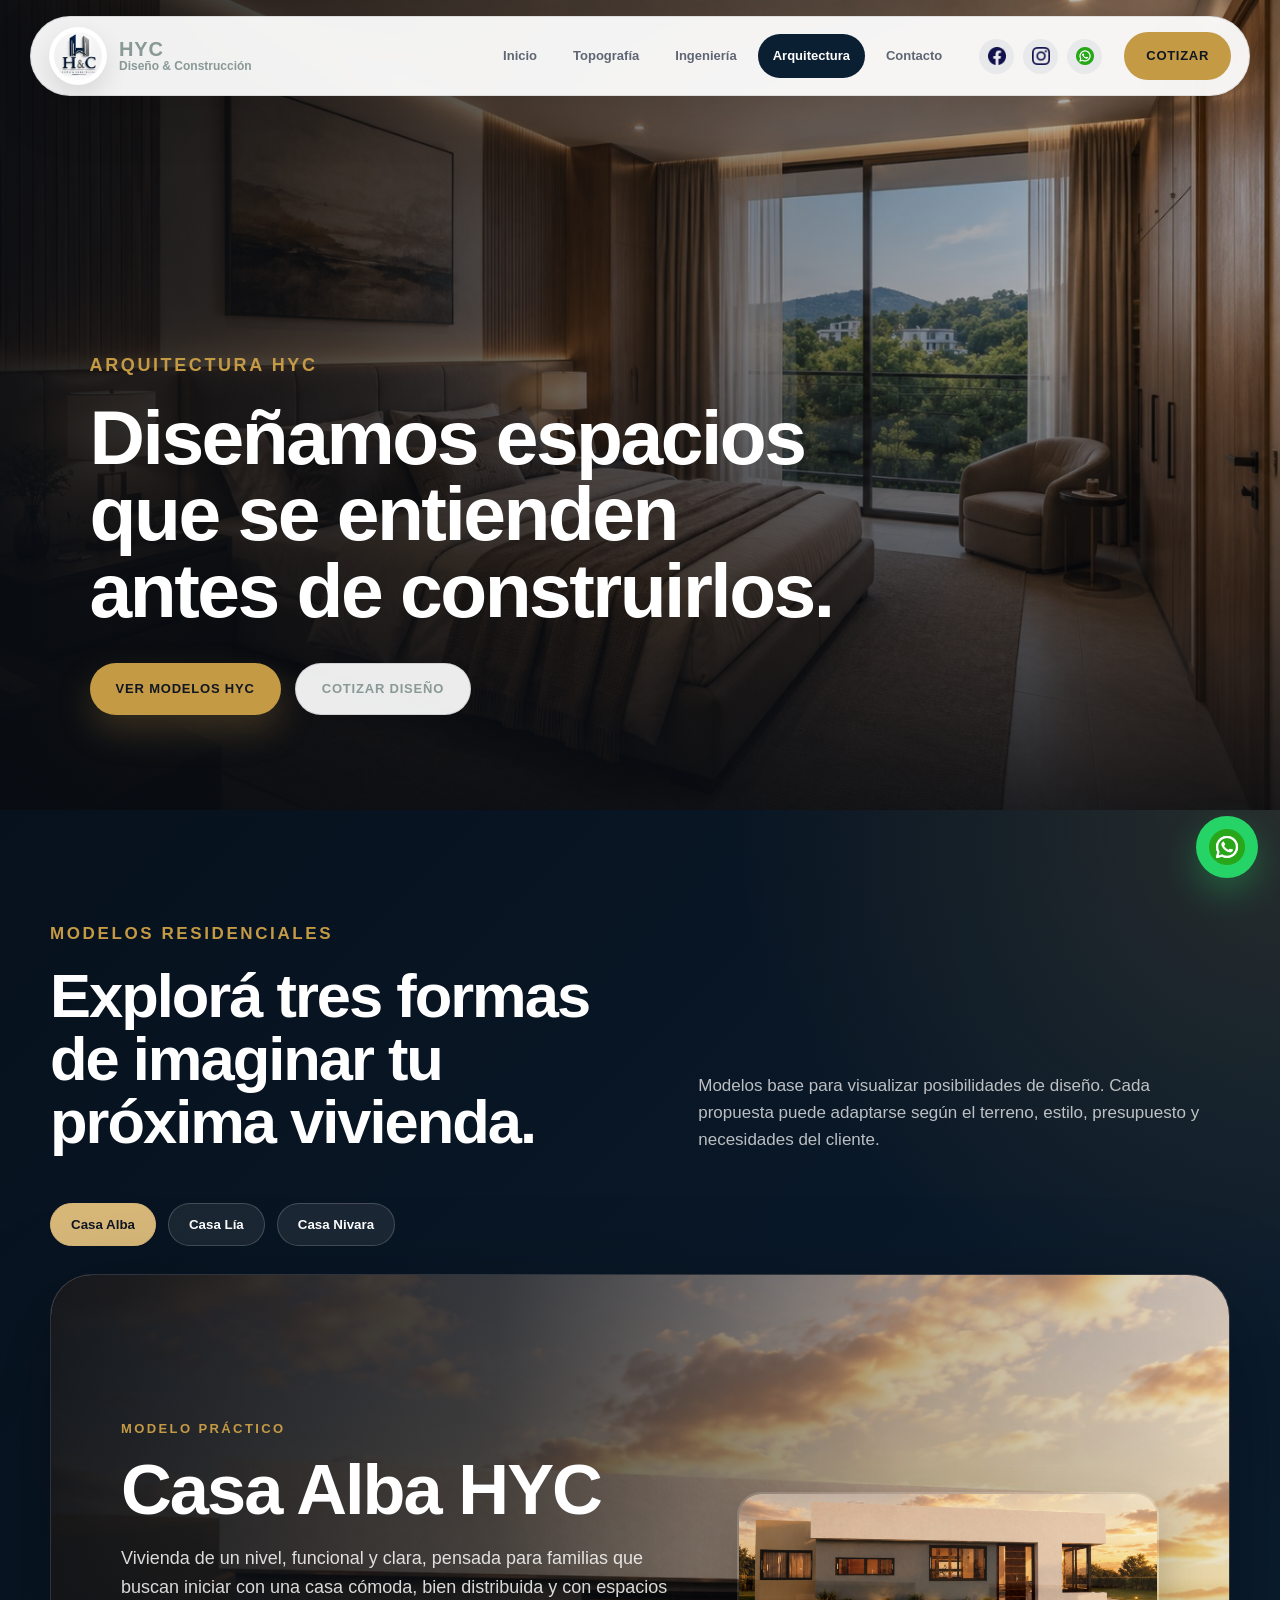
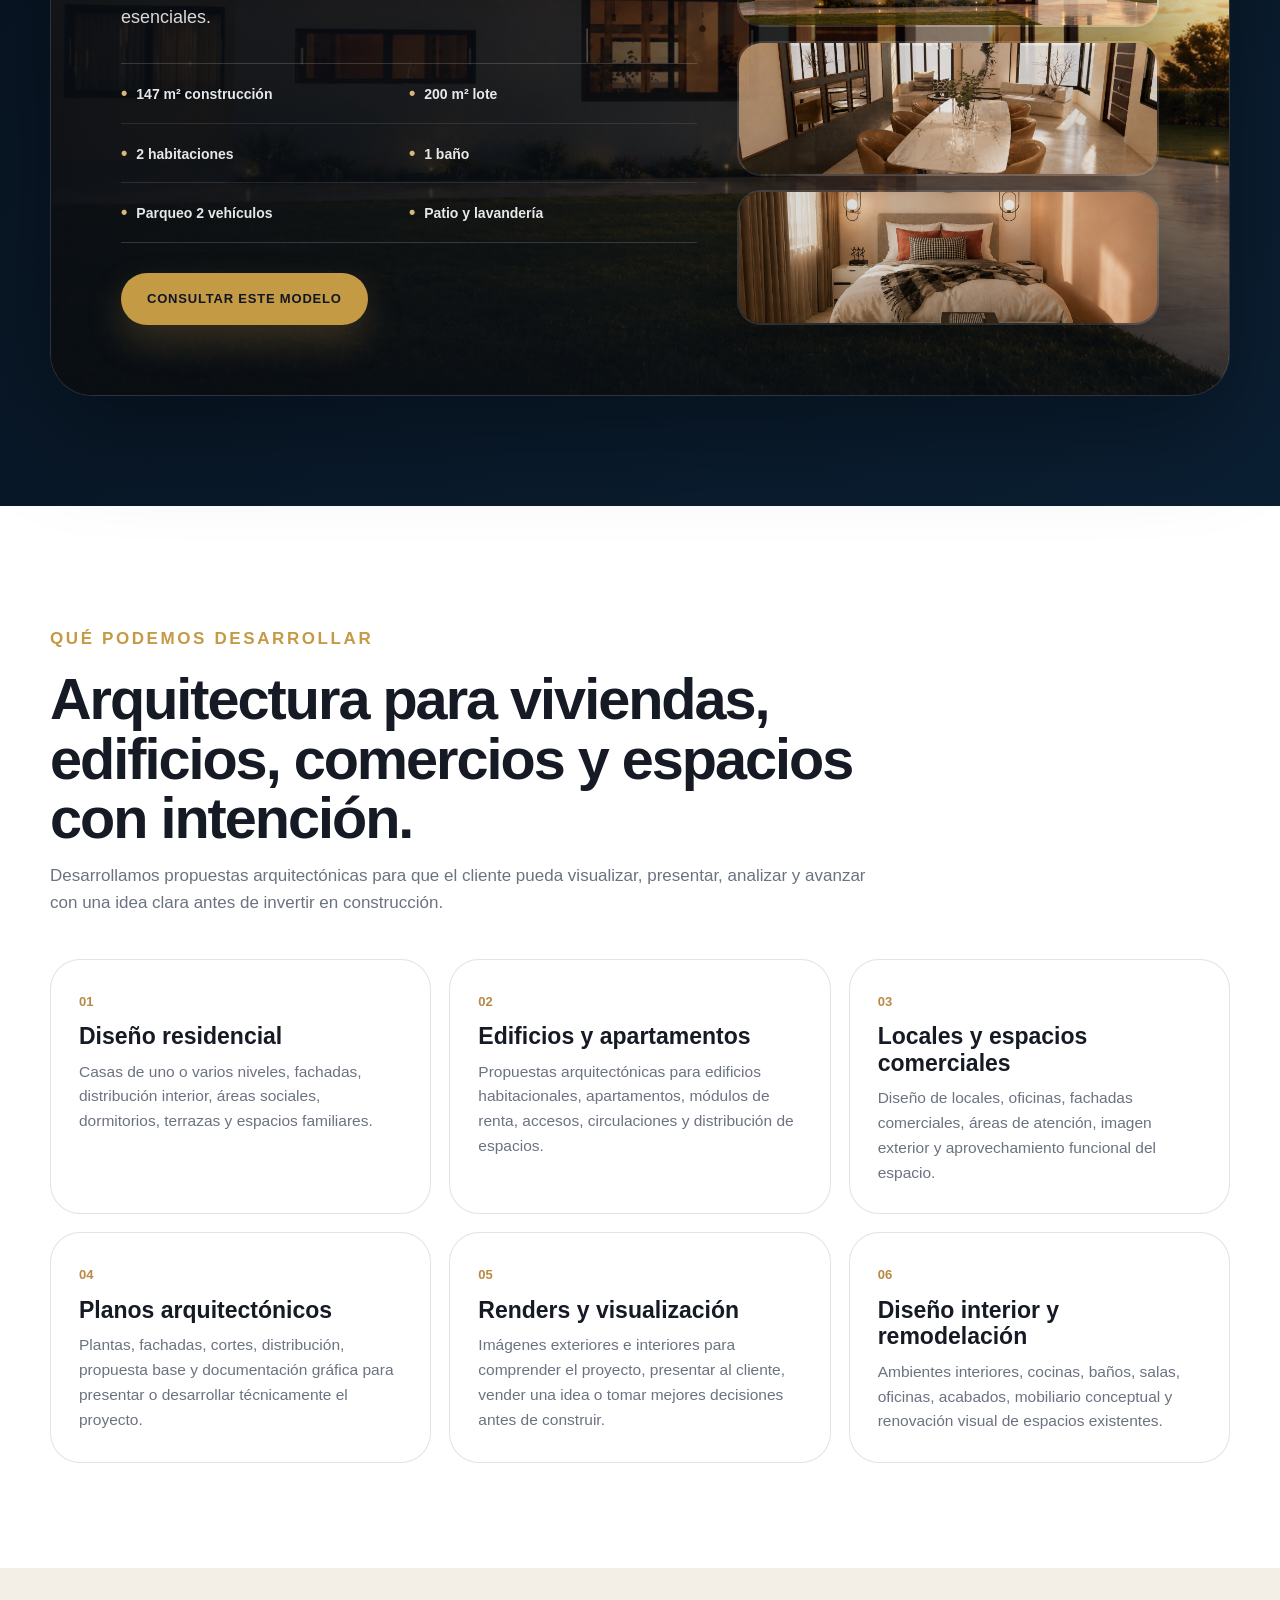
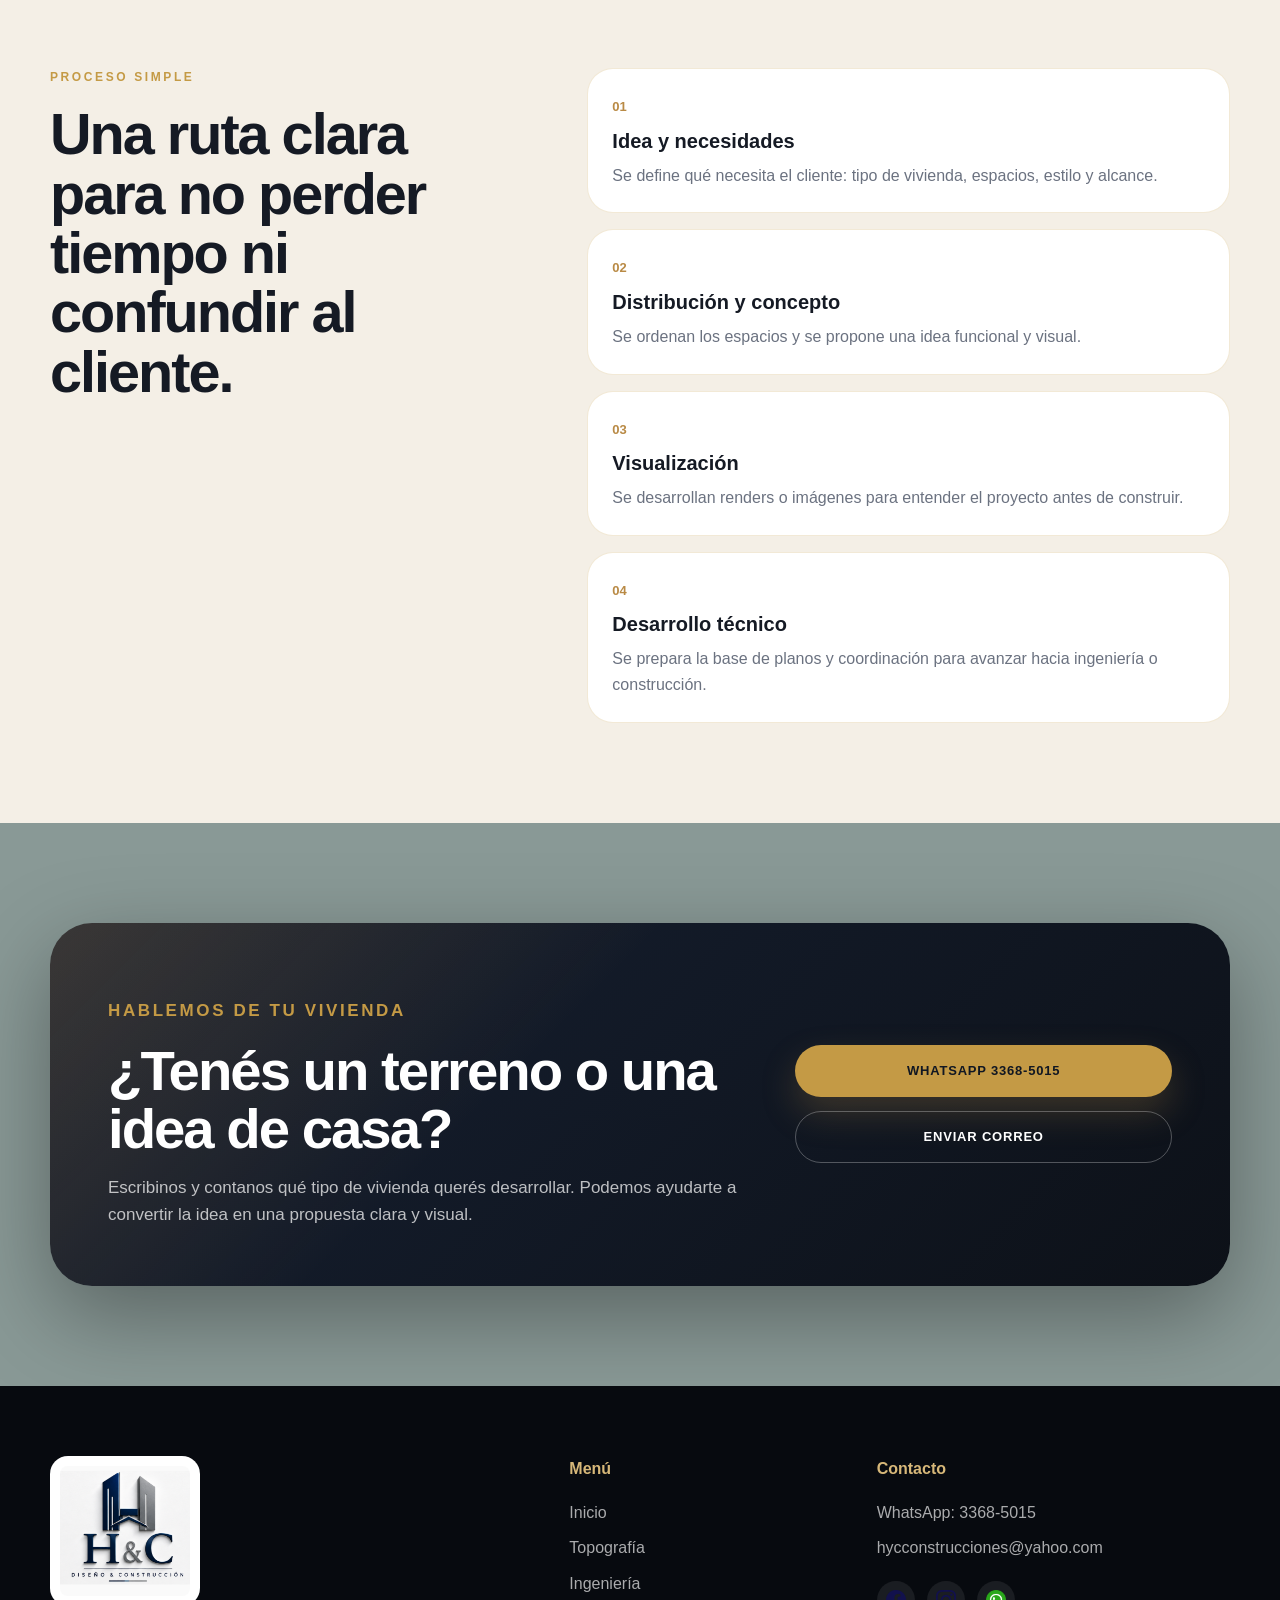
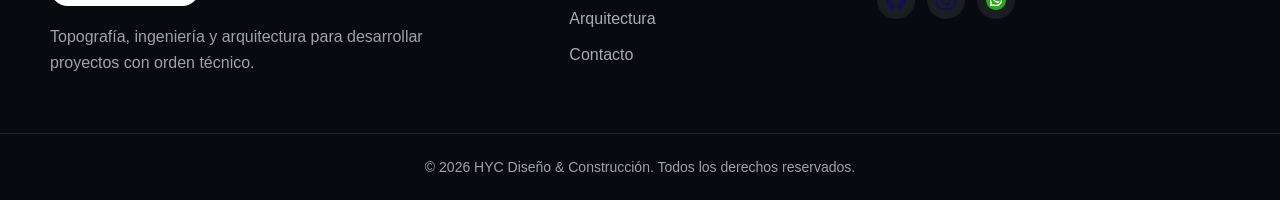
==== commit cefb796e: "Update print statement from 'Hello' to 'Goodbye'" ====
--- a/arquitectura.html
+++ b/arquitectura.html
@@ -734,8 +734,9 @@
       <div>
         <img class="footer-logo" src="imagenes/logo-hyc.png" alt="HYC Diseño y Construcción">
         <p>
-          Topografía, ingeniería, diseño arquitectónico y gestión técnica para proyectos
-          residenciales, comerciales, urbanos y civiles.
+          <p>
+  Topografía, ingeniería y arquitectura para desarrollar proyectos con orden técnico.
+</p>
         </p>
       </div>
 
@@ -867,4 +868,4 @@
   </script>
 
 </body>
-</html>+</html>
--- a/style.css
+++ b/style.css
@@ -2107,4 +2107,623 @@
   .identity-grid {
     grid-template-columns: 1fr;
   }
-}+}
+
+/* ================================
+   TARJETA ARQUITECTURA - HOME
+   PC extendida / celular compacta
+================================ */
+
+.home-arch-feature {
+  padding: 80px 0 100px;
+  background: #f7f3ea;
+}
+
+.home-arch-card {
+  position: relative;
+  display: block;
+  width: min(1180px, calc(100% - 80px));
+  height: 520px;
+  margin: 0 auto;
+  border-radius: 38px;
+  overflow: hidden;
+  text-decoration: none;
+  background: #111722;
+  box-shadow: 0 28px 80px rgba(11, 31, 51, 0.18);
+}
+
+.home-arch-card img {
+  width: 100%;
+  height: 100%;
+  object-fit: cover;
+  object-position: center;
+  display: block;
+  transition: transform 0.45s ease;
+}
+
+.home-arch-card::after {
+  content: "";
+  position: absolute;
+  inset: 0;
+  background:
+    linear-gradient(90deg, rgba(7, 17, 29, 0.82), rgba(7, 17, 29, 0.28)),
+    linear-gradient(0deg, rgba(7, 17, 29, 0.78), transparent 58%);
+}
+
+.home-arch-overlay {
+  position: absolute;
+  z-index: 2;
+  left: 56px;
+  bottom: 52px;
+  max-width: 680px;
+  color: #ffffff;
+}
+
+.home-arch-overlay p {
+  margin: 0 0 12px;
+  color: #c49a45;
+  font-size: 14px;
+  font-weight: 900;
+  letter-spacing: 2px;
+  text-transform: uppercase;
+}
+
+.home-arch-overlay h2 {
+  margin: 0 0 22px;
+  color: #ffffff;
+  font-size: clamp(38px, 4.5vw, 62px);
+  line-height: 1.02;
+  letter-spacing: -2px;
+}
+
+.home-arch-overlay span {
+  color: #c49a45;
+  font-size: 14px;
+  font-weight: 900;
+  letter-spacing: 1.2px;
+  text-transform: uppercase;
+}
+
+.home-arch-card:hover img {
+  transform: scale(1.04);
+}
+
+/* CELULAR */
+@media (max-width: 720px) {
+  .home-arch-feature {
+    padding: 38px 0 55px;
+  }
+
+  .home-arch-card {
+    width: calc(100% - 32px);
+    height: 330px;
+    border-radius: 26px;
+  }
+
+  .home-arch-card::after {
+    background:
+      linear-gradient(0deg, rgba(7, 17, 29, 0.88), rgba(7, 17, 29, 0.22));
+  }
+
+  .home-arch-overlay {
+    left: 24px;
+    right: 24px;
+    bottom: 26px;
+    max-width: none;
+  }
+
+  .home-arch-overlay p {
+    font-size: 11px;
+    letter-spacing: 1.5px;
+    margin-bottom: 8px;
+  }
+
+  .home-arch-overlay h2 {
+    font-size: 30px !important;
+    line-height: 1.05 !important;
+    letter-spacing: -1px;
+    margin-bottom: 14px;
+  }
+
+  .home-arch-overlay span {
+    font-size: 12px;
+  }
+}
+
+/* =========================================
+   CORRECCIÓN PORTADA HOME EN CELULAR
+   Limpia el hero y oculta tarjetas flotantes
+========================================= */
+
+@media (max-width: 720px) {
+
+  html,
+  body {
+    overflow-x: hidden !important;
+  }
+
+  /* PORTADA PRINCIPAL */
+  .hero,
+  .home-hero,
+  .main-hero,
+  .hero-section {
+    min-height: 100svh !important;
+    height: auto !important;
+    padding: 145px 20px 60px !important;
+    display: flex !important;
+    align-items: flex-end !important;
+    justify-content: flex-start !important;
+    overflow: hidden !important;
+    background-position: center center !important;
+  }
+
+  /* Oscurecer un poco para que lea bien */
+  .hero::after,
+  .home-hero::after,
+  .main-hero::after,
+  .hero-section::after {
+    background:
+      linear-gradient(90deg, rgba(7, 17, 29, 0.90), rgba(7, 17, 29, 0.45)),
+      linear-gradient(0deg, rgba(7, 17, 29, 0.92), rgba(7, 17, 29, 0.20)) !important;
+  }
+
+  /* CONTENEDOR DEL TEXTO */
+  .hero .container,
+  .home-hero .container,
+  .main-hero .container,
+  .hero-section .container,
+  .hero-content,
+  .hero-inner,
+  .home-hero-inner {
+    width: 100% !important;
+    max-width: 100% !important;
+    margin: 0 !important;
+    padding: 0 !important;
+    left: auto !important;
+    right: auto !important;
+    transform: none !important;
+    position: relative !important;
+    z-index: 3 !important;
+  }
+
+  /* TÍTULO PRINCIPAL */
+  .hero h1,
+  .home-hero h1,
+  .main-hero h1,
+  .hero-section h1,
+  .hero-title {
+    font-size: 43px !important;
+    line-height: 1.02 !important;
+    letter-spacing: -1.5px !important;
+    max-width: 95% !important;
+    margin-bottom: 18px !important;
+  }
+
+  /* TEXTO */
+  .hero p,
+  .home-hero p,
+  .main-hero p,
+  .hero-section p {
+    font-size: 16px !important;
+    line-height: 1.5 !important;
+    max-width: 94% !important;
+  }
+
+  /* BOTONES */
+  .hero-actions,
+  .home-hero-actions,
+  .hero-buttons {
+    display: flex !important;
+    flex-direction: column !important;
+    gap: 12px !important;
+    width: 100% !important;
+    margin-top: 26px !important;
+  }
+
+  .hero-actions a,
+  .home-hero-actions a,
+  .hero-buttons a,
+  .btn-main,
+  .btn-ghost {
+    width: min(100%, 320px) !important;
+    justify-content: center !important;
+    text-align: center !important;
+    padding: 16px 22px !important;
+    font-size: 13px !important;
+  }
+
+  /* OCULTAR LAS 3 TARJETAS EN CELULAR */
+  .hero-cards,
+  .hero-services,
+  .hero-info-cards,
+  .hero-feature-cards,
+  .hero-mini-grid,
+  .hero-bottom-cards,
+  .floating-cards,
+  .service-preview-cards {
+    display: none !important;
+  }
+
+  /* Por si las tarjetas tienen otra clase individual */
+  .hero-card,
+  .hero-service-card,
+  .floating-card {
+    display: none !important;
+  }
+
+  /* WHATSAPP */
+  .whatsapp-float {
+    width: 58px !important;
+    height: 58px !important;
+    right: 18px !important;
+    bottom: 18px !important;
+  }
+
+  .whatsapp-float img {
+    width: 32px !important;
+    height: 32px !important;
+  }
+}
+
+/* ==================================================
+   MODO CELULAR HYC - MENOS TEXTO / MÁS VISUAL
+   Pegar al final de style.css
+================================================== */
+
+@media (max-width: 720px) {
+
+  html,
+  body {
+    overflow-x: hidden !important;
+  }
+
+  .container {
+    width: calc(100% - 32px) !important;
+    max-width: 100% !important;
+  }
+
+  section {
+    padding-top: 58px !important;
+    padding-bottom: 58px !important;
+  }
+
+  .section-tag,
+  .page-kicker {
+    font-size: 12px !important;
+    letter-spacing: 2.4px !important;
+    margin-bottom: 12px !important;
+  }
+
+  h1 {
+    font-size: 38px !important;
+    line-height: 1.04 !important;
+    letter-spacing: -1.4px !important;
+  }
+
+  h2 {
+    font-size: 32px !important;
+    line-height: 1.05 !important;
+    letter-spacing: -1.2px !important;
+  }
+
+  h3 {
+    font-size: 22px !important;
+    line-height: 1.12 !important;
+  }
+
+  p {
+    font-size: 15px !important;
+    line-height: 1.45 !important;
+  }
+
+  /* Evita que el menú tape contenido al bajar */
+  .site-header {
+    z-index: 9999 !important;
+  }
+
+  main {
+    overflow: hidden !important;
+  }
+
+  /* =========================
+     MODELOS DE CASAS EN MÓVIL
+     Quita fichas largas
+  ========================= */
+
+  .model-showcase,
+  .models-section,
+  .house-models,
+  .model-section {
+    padding-top: 115px !important;
+    padding-bottom: 55px !important;
+  }
+
+  .model-layout,
+  .model-detail,
+  .model-display,
+  .models-showcase,
+  .model-grid,
+  .model-view {
+    display: block !important;
+    grid-template-columns: 1fr !important;
+  }
+
+  .model-card,
+  .model-info,
+  .model-content,
+  .model-panel {
+    padding: 24px !important;
+    border-radius: 28px !important;
+    min-height: auto !important;
+  }
+
+  #modelType,
+  .model-type {
+    font-size: 11px !important;
+    letter-spacing: 2px !important;
+    margin-bottom: 10px !important;
+  }
+
+  #modelTitle,
+  .model-title {
+    font-size: 34px !important;
+    line-height: 1.02 !important;
+    margin-bottom: 12px !important;
+  }
+
+  #modelDescription,
+  .model-description {
+    font-size: 15px !important;
+    line-height: 1.45 !important;
+    margin-bottom: 18px !important;
+
+    display: -webkit-box !important;
+    -webkit-line-clamp: 3 !important;
+    -webkit-box-orient: vertical !important;
+    overflow: hidden !important;
+  }
+
+  /* Oculta especificaciones largas en celular */
+  #modelSpecs,
+  .model-specs,
+  .specs,
+  .model-features,
+  .house-specs {
+    display: none !important;
+  }
+
+  /* Oculta mini galería en celular para no alargar */
+  #modelGallery,
+  .model-gallery,
+  .model-thumbs,
+  .thumb-gallery {
+    display: none !important;
+  }
+
+  #modelWhatsapp,
+  .model-whatsapp,
+  .model-btn,
+  .model-card .btn-main {
+    width: 100% !important;
+    text-align: center !important;
+    justify-content: center !important;
+    padding: 15px 20px !important;
+    font-size: 12px !important;
+    margin-top: 10px !important;
+  }
+
+  #mainImage,
+  .model-main-image,
+  .model-main img,
+  .model-image img {
+    height: 260px !important;
+    border-radius: 26px !important;
+    object-fit: cover !important;
+  }
+
+  /* =========================
+     TARJETAS DE SERVICIOS
+     Menos texto, más rápido
+  ========================= */
+
+  .services-grid,
+  .arch-services-grid,
+  .eng-grid,
+  .topo-services-grid,
+  .cards-grid,
+  .arch-grid,
+  .service-grid {
+    display: grid !important;
+    grid-template-columns: 1fr !important;
+    gap: 14px !important;
+  }
+
+  .service-card,
+  .arch-card,
+  .eng-card,
+  .topo-card,
+  .feature-card {
+    padding: 22px !important;
+    border-radius: 24px !important;
+    min-height: auto !important;
+  }
+
+  .service-card p,
+  .arch-card p,
+  .eng-card p,
+  .topo-card p,
+  .feature-card p {
+    font-size: 14.5px !important;
+    line-height: 1.42 !important;
+
+    display: -webkit-box !important;
+    -webkit-line-clamp: 2 !important;
+    -webkit-box-orient: vertical !important;
+    overflow: hidden !important;
+  }
+
+  /* =========================
+     OCULTAR SECCIONES LARGAS EN CELULAR
+     Estas aburren en móvil
+  ========================= */
+
+  .arch-process,
+  .eng-process,
+  .topo-process,
+  .process-section,
+  .process-grid,
+  .identity-section {
+    display: none !important;
+  }
+
+  /* =========================
+     BLOQUES OSCUROS Y CTA
+  ========================= */
+
+  .eng-dark,
+  .arch-dark,
+  .topo-dark,
+  .dark-section {
+    padding: 60px 0 !important;
+  }
+
+  .eng-dark-grid,
+  .arch-dark-grid,
+  .topo-dark-grid,
+  .dark-grid {
+    display: block !important;
+  }
+
+  .eng-list,
+  .arch-list,
+  .topo-list {
+    gap: 10px !important;
+    margin-top: 20px !important;
+  }
+
+  .eng-list span,
+  .arch-list span,
+  .topo-list span {
+    font-size: 14px !important;
+    line-height: 1.35 !important;
+  }
+
+  .eng-visual,
+  .arch-visual,
+  .topo-visual {
+    min-height: 280px !important;
+    height: 280px !important;
+    margin-top: 28px !important;
+    border-radius: 26px !important;
+  }
+
+  /* =========================
+     BOTONES EN CELULAR
+  ========================= */
+
+  .btn-main,
+  .btn-ghost,
+  .nav-quote {
+    width: 100% !important;
+    max-width: 310px !important;
+    padding: 15px 20px !important;
+    font-size: 12px !important;
+    text-align: center !important;
+    justify-content: center !important;
+  }
+
+  .whatsapp-float {
+    width: 58px !important;
+    height: 58px !important;
+    right: 18px !important;
+    bottom: 18px !important;
+  }
+
+  .whatsapp-float img {
+    width: 32px !important;
+    height: 32px !important;
+  }
+}
+
+/* ================================
+   FOOTER LIMPIO EN CELULAR
+================================ */
+
+@media (max-width: 720px) {
+
+  .site-footer {
+    padding: 55px 0 30px !important;
+  }
+
+  .footer-clean-grid {
+    display: block !important;
+    text-align: left !important;
+  }
+
+  .footer-logo {
+    width: 88px !important;
+    max-width: 88px !important;
+    margin-bottom: 18px !important;
+  }
+
+  .site-footer p {
+    font-size: 15px !important;
+    line-height: 1.45 !important;
+    max-width: 92% !important;
+    margin-bottom: 28px !important;
+  }
+
+  /* Oculta el menú del footer en celular */
+  .site-footer h4,
+  .site-footer div:nth-child(2) {
+    display: none !important;
+  }
+
+  /* Contacto más compacto */
+  .site-footer div:nth-child(3) {
+    margin-top: 10px !important;
+  }
+
+  .site-footer div:nth-child(3) h4 {
+    display: block !important;
+    color: #c49a45 !important;
+    font-size: 18px !important;
+    margin-bottom: 14px !important;
+  }
+
+  .site-footer a {
+    font-size: 15px !important;
+    line-height: 1.5 !important;
+    margin-bottom: 8px !important;
+  }
+
+  .footer-social {
+    margin-top: 22px !important;
+    display: flex !important;
+    gap: 12px !important;
+  }
+
+  .footer-social a {
+    width: 42px !important;
+    height: 42px !important;
+    display: grid !important;
+    place-items: center !important;
+    border-radius: 50% !important;
+    background: rgba(255,255,255,0.08) !important;
+  }
+
+  .footer-social img {
+    width: 22px !important;
+    height: 22px !important;
+  }
+
+  .footer-bottom-clean {
+    margin-top: 28px !important;
+    padding-top: 18px !important;
+  }
+
+  .footer-bottom-clean p {
+    font-size: 12px !important;
+    opacity: 0.65 !important;
+  }
+}
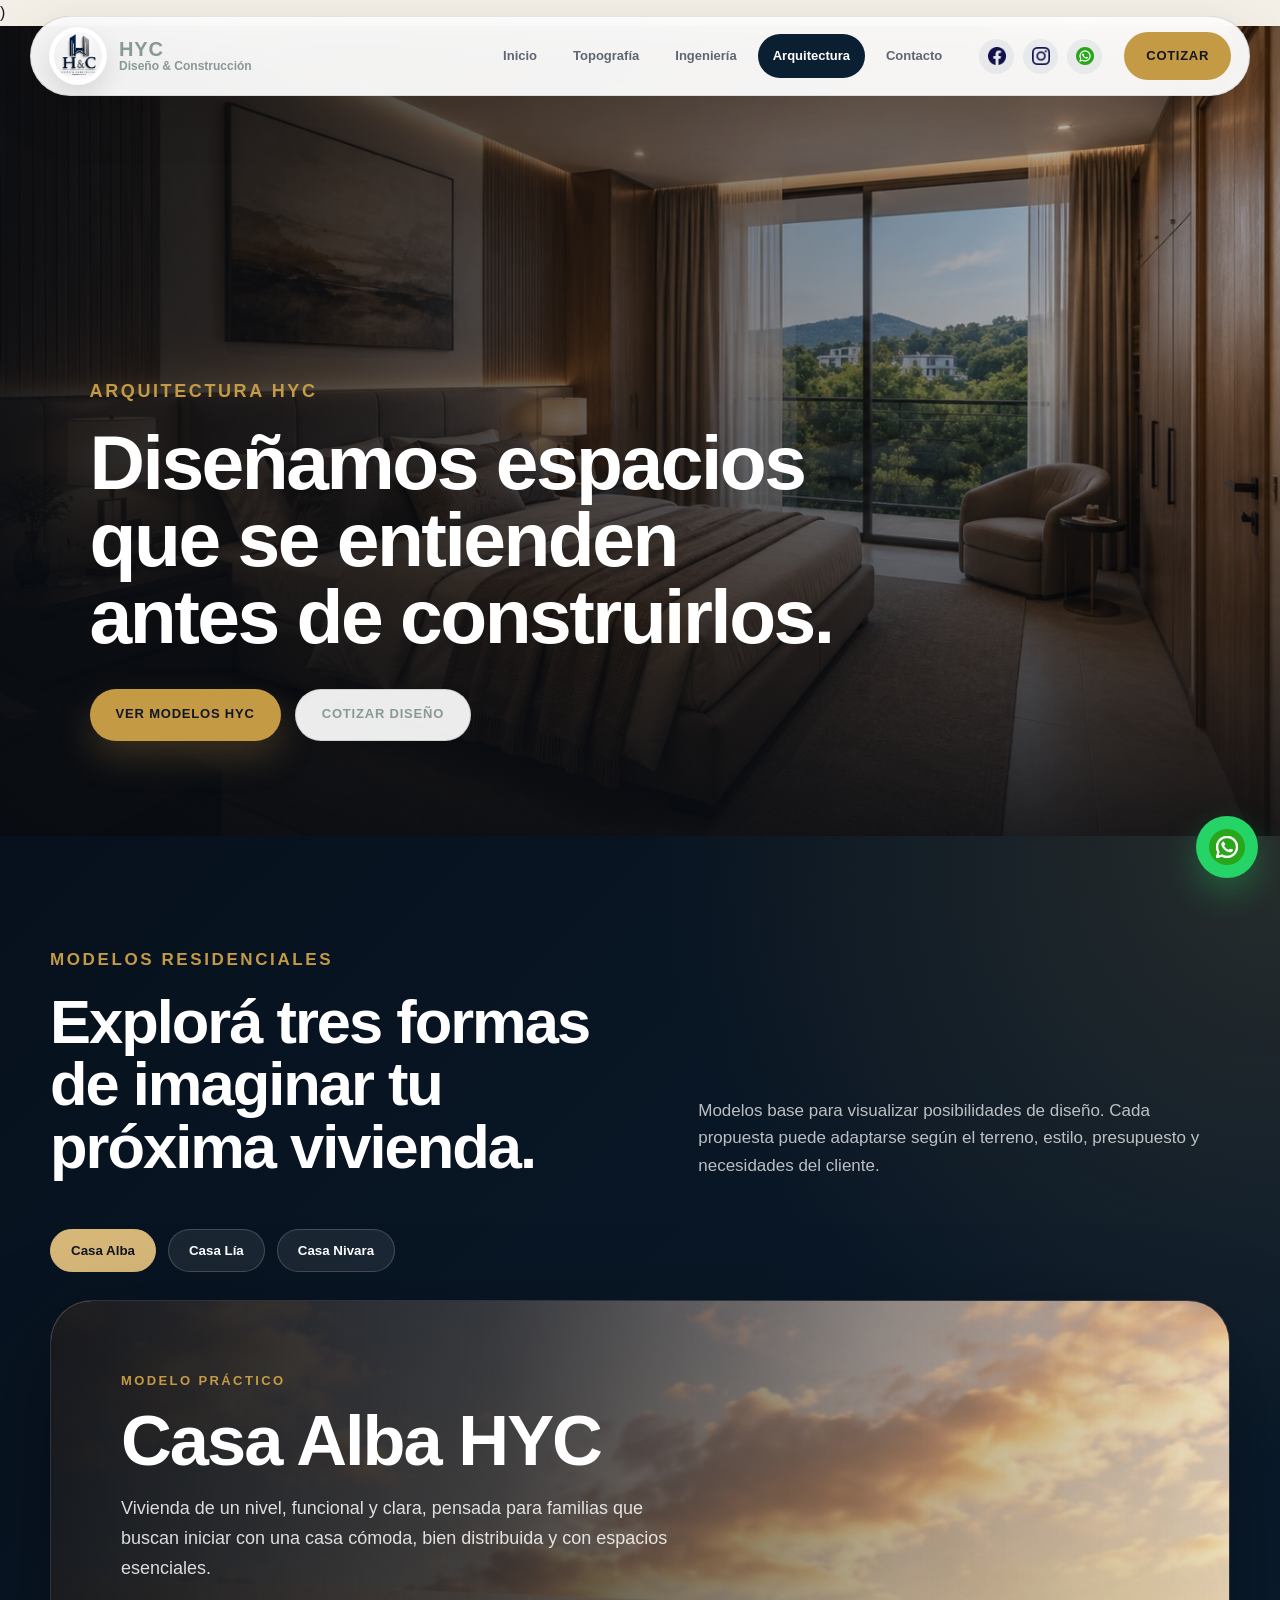
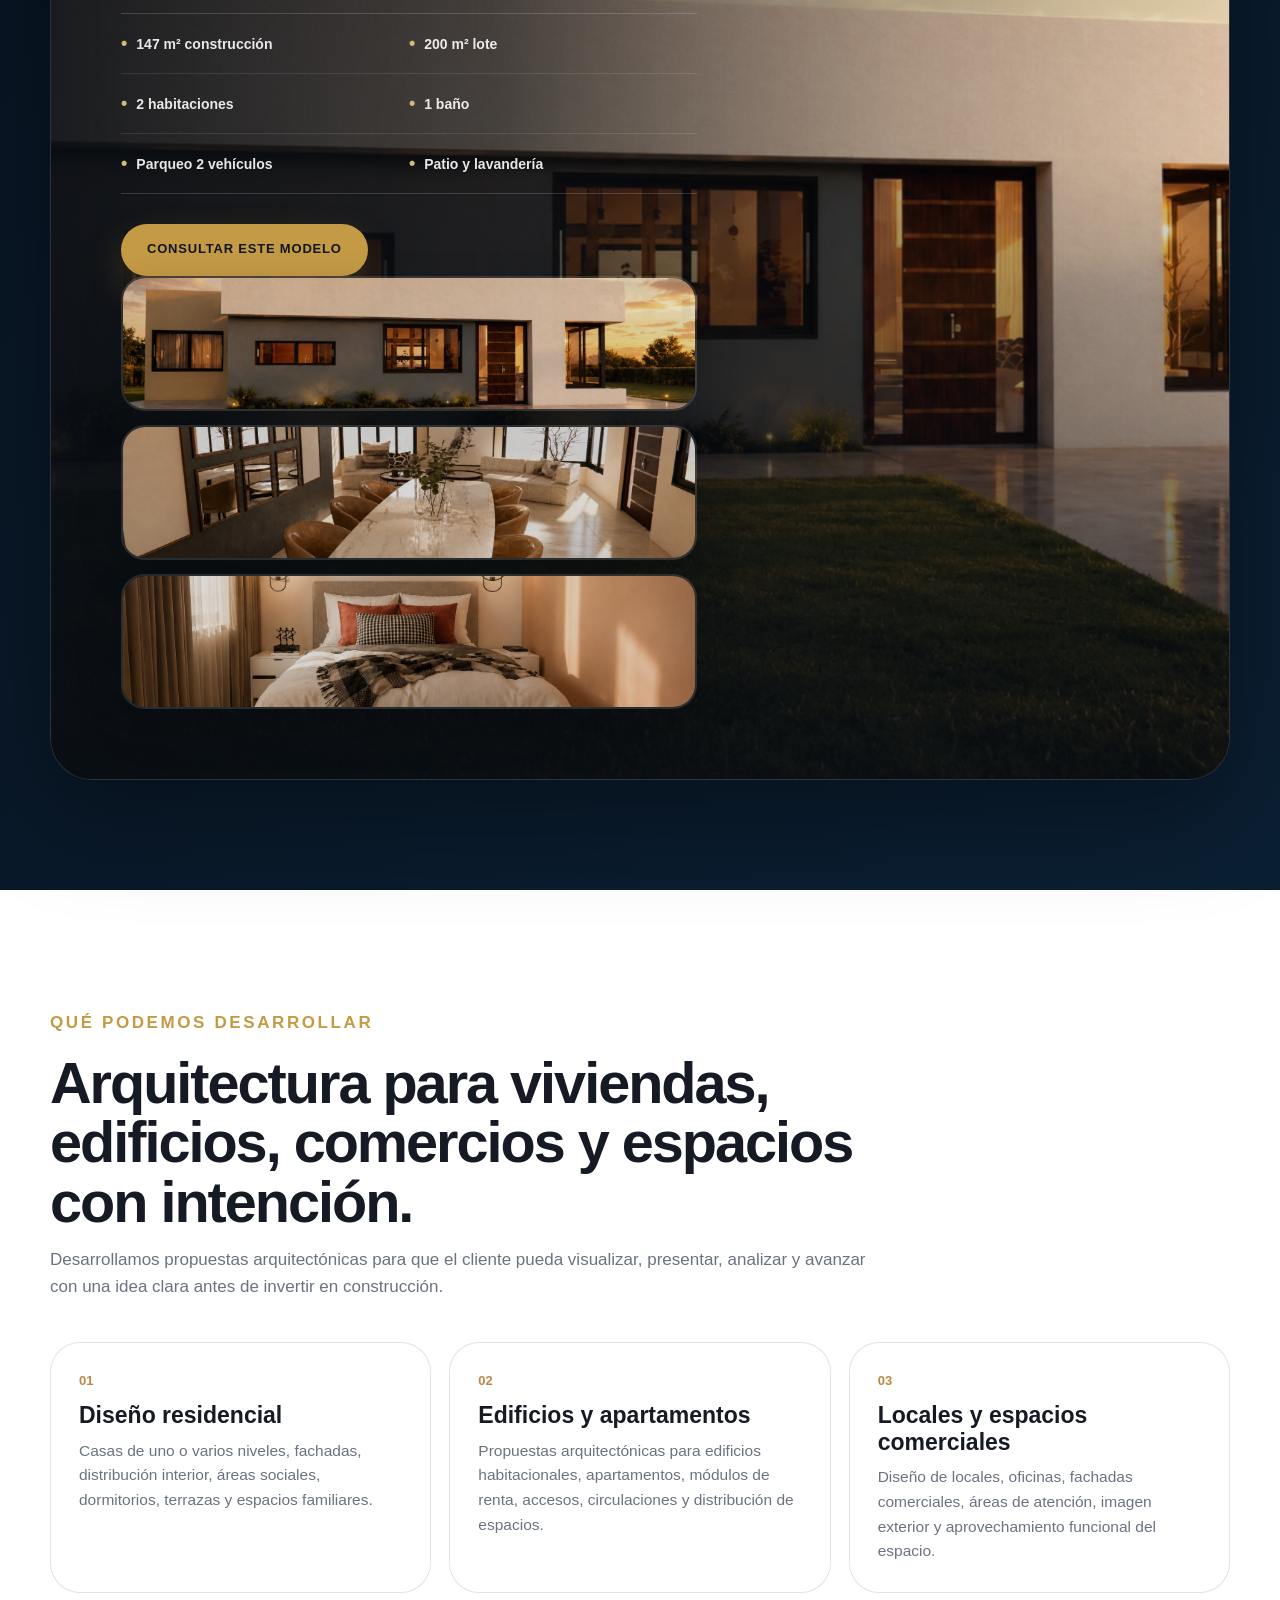
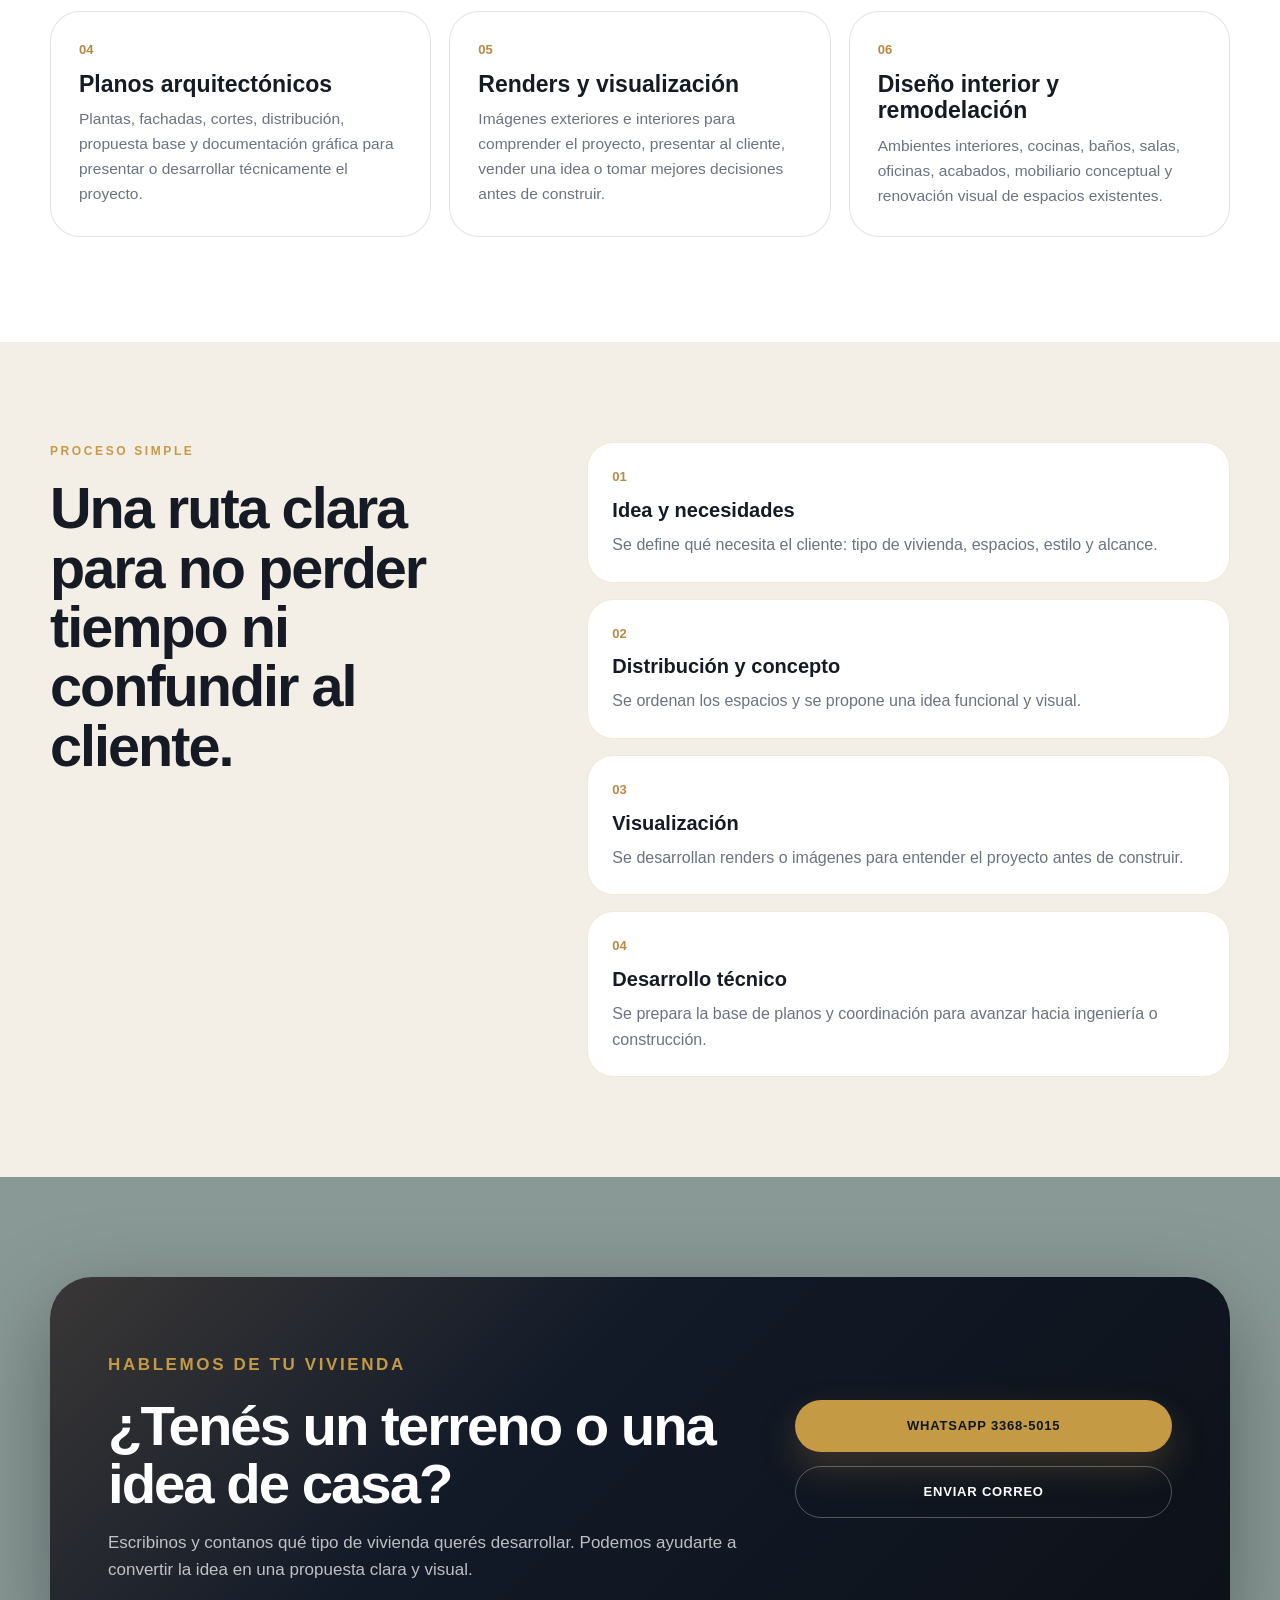
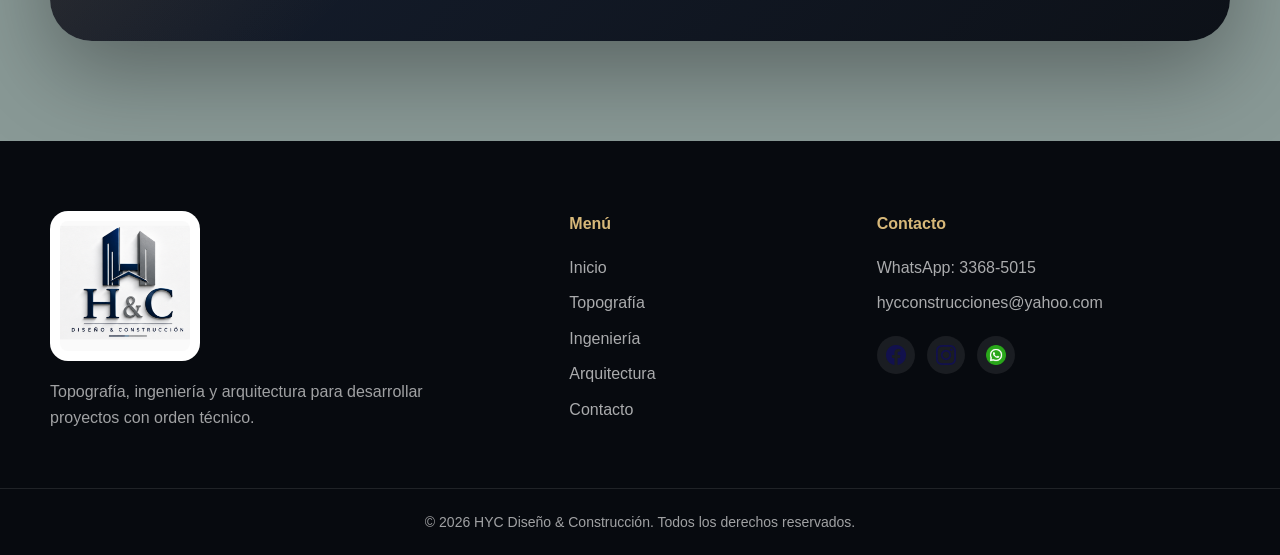
==== commit ce31f60d: "Update fmt.Println message from 'Hello' to 'Goodbye'" ====
--- a/arquitectura.html
+++ b/arquitectura.html
@@ -1,4 +1,4 @@
-<!DOCTYPE html>
+)<!DOCTYPE html>
 <html lang="es">
 <head>
   <meta charset="UTF-8" />
@@ -569,11 +569,15 @@
             <span>Parqueo 2 vehículos</span>
             <span>Patio y lavandería</span>
           </div>
-
-          <a class="btn-main" id="modelWhatsapp" href="https://wa.me/50433685015?text=Hola%20HYC,%20quiero%20informaci%C3%B3n%20sobre%20Casa%20Alba%20HYC" target="_blank">
-            Consultar este modelo
-          </a>
-        </div>
+<div class="model-actions-mobile">
+  <a class="btn-main" id="modelWhatsapp" href="https://wa.me/50433685015?text=Hola%20HYC,%20quiero%20informaci%C3%B3n%20sobre%20Casa%20Alba%20HYC" target="_blank">
+    Consultar este modelo
+  </a>
+
+  <button type="button" class="toggle-gallery-btn" onclick="toggleModelGallery()">
+    Ver interiores
+  </button>
+</div>
 
         <div class="model-premium-gallery" id="modelGallery">
           <img src="imagenes/casa-alba-fachada.jpeg" alt="Casa Alba fachada">
@@ -732,9 +736,8 @@
     <div class="container footer-clean-grid">
 
       <div>
-        <img class="footer-logo" src="imagenes/logo-hyc.png" alt="HYC Diseño y Construcción">
-        <p>
-          <p>
+     <img class="footer-logo" src="imagenes/logo-hyc.png" alt="HYC Diseño y Construcción">
+<p>
   Topografía, ingeniería y arquitectura para desarrollar proyectos con orden técnico.
 </p>
         </p>
@@ -777,95 +780,108 @@
   </footer>
 
   <script>
-    const models = {
-      alba: {
-        type: "Modelo práctico",
-        title: "Casa Alba HYC",
-        description: "Vivienda de un nivel, funcional y clara, pensada para familias que buscan iniciar con una casa cómoda, bien distribuida y con espacios esenciales.",
-        main: "imagenes/casa-alba-fachada.jpeg",
-        specs: ["147 m² construcción", "200 m² lote", "2 habitaciones", "1 baño", "Parqueo 2 vehículos", "Patio y lavandería"],
-        gallery: [
-          "imagenes/casa-alba-fachada.jpeg",
-          "imagenes/casa-alba-sala-comedor.jpeg",
-          "imagenes/casa-alba-dormitorio-1.jpeg"
-        ],
-        whatsapp: "https://wa.me/50433685015?text=Hola%20HYC,%20quiero%20informaci%C3%B3n%20sobre%20Casa%20Alba%20HYC"
-      },
-
-      lia: {
-        type: "Modelo familiar",
-        title: "Casa Lía HYC",
-        description: "Casa de dos niveles pensada para una familia que necesita comodidad, privacidad y una distribución amplia con habitaciones independientes.",
-        main: "imagenes/casa-lia-fachada.jpeg",
-        specs: ["268.33 m² construcción", "Lote 20 x 10 m", "2 niveles", "3 habitaciones", "3.5 baños", "Parqueo 2 vehículos"],
-        gallery: [
-          "imagenes/casa-lia-fachada.jpeg",
-          "imagenes/casa-lia-sala-comedor.jpeg",
-          "imagenes/casa-lia-sala-familiar.jpeg"
-        ],
-        whatsapp: "https://wa.me/50433685015?text=Hola%20HYC,%20quiero%20informaci%C3%B3n%20sobre%20Casa%20L%C3%ADa%20HYC"
-      },
-
-      nivara: {
-        type: "Modelo premium",
-        title: "Casa Nivara HYC",
-        description: "Residencia de alto nivel con presencia arquitectónica fuerte, área social abierta, terraza, piscina, balcón, sala familiar y doble altura.",
-        main: "imagenes/casa-nivara-fachada-frontal.png",
-        specs: ["537.32 m² construcción", "625 m² lote", "3 habitaciones", "Parqueo 3 vehículos", "Piscina", "Terraza y balcón"],
-        gallery: [
-          "imagenes/casa-nivara-fachada-frontal.png",
-          "imagenes/casa-nivara-fachada-posterior.png",
-          "imagenes/casa-nivara-sala-comedor.png"
-        ],
-        whatsapp: "https://wa.me/50433685015?text=Hola%20HYC,%20quiero%20informaci%C3%B3n%20sobre%20Casa%20Nivara%20HYC"
-      }
-    };
-
-    const tabs = document.querySelectorAll(".model-tab");
-    const mainImage = document.getElementById("modelMainImage");
-    const modelType = document.getElementById("modelType");
-    const modelTitle = document.getElementById("modelTitle");
-    const modelDescription = document.getElementById("modelDescription");
-    const modelSpecs = document.getElementById("modelSpecs");
-    const modelGallery = document.getElementById("modelGallery");
-    const modelWhatsapp = document.getElementById("modelWhatsapp");
-
-    function loadModel(modelKey) {
-      const model = models[modelKey];
-
-      mainImage.src = model.main;
-      modelType.textContent = model.type;
-      modelTitle.textContent = model.title;
-      modelDescription.textContent = model.description;
-      modelWhatsapp.href = model.whatsapp;
-
-      modelSpecs.innerHTML = "";
-      model.specs.forEach(spec => {
-        const span = document.createElement("span");
-        span.textContent = spec;
-        modelSpecs.appendChild(span);
+  const models = {
+    alba: {
+      type: "Modelo práctico",
+      title: "Casa Alba HYC",
+      description: "Vivienda de un nivel, funcional y clara, pensada para familias que buscan iniciar con una casa cómoda, bien distribuida y con espacios esenciales.",
+      main: "imagenes/casa-alba-fachada.jpeg",
+      specs: ["147 m² construcción", "200 m² lote", "2 habitaciones", "1 baño", "Parqueo 2 vehículos", "Patio y lavandería"],
+      gallery: [
+        "imagenes/casa-alba-fachada.jpeg",
+        "imagenes/casa-alba-sala-comedor.jpeg",
+        "imagenes/casa-alba-dormitorio-1.jpeg"
+      ],
+      whatsapp: "https://wa.me/50433685015?text=Hola%20HYC,%20quiero%20informaci%C3%B3n%20sobre%20Casa%20Alba%20HYC"
+    },
+
+    lia: {
+      type: "Modelo familiar",
+      title: "Casa Lía HYC",
+      description: "Casa de dos niveles pensada para una familia que necesita comodidad, privacidad y una distribución amplia con habitaciones independientes.",
+      main: "imagenes/casa-lia-fachada.jpeg",
+      specs: ["268.33 m² construcción", "Lote 20 x 10 m", "2 niveles", "3 habitaciones", "3.5 baños", "Parqueo 2 vehículos"],
+      gallery: [
+        "imagenes/casa-lia-fachada.jpeg",
+        "imagenes/casa-lia-sala-comedor.jpeg",
+        "imagenes/casa-lia-sala-familiar.jpeg"
+      ],
+      whatsapp: "https://wa.me/50433685015?text=Hola%20HYC,%20quiero%20informaci%C3%B3n%20sobre%20Casa%20L%C3%ADa%20HYC"
+    },
+
+    nivara: {
+      type: "Modelo premium",
+      title: "Casa Nivara HYC",
+      description: "Residencia de alto nivel con presencia arquitectónica fuerte, área social abierta, terraza, piscina, balcón, sala familiar y doble altura.",
+      main: "imagenes/casa-nivara-fachada-frontal.png",
+      specs: ["537.32 m² construcción", "625 m² lote", "3 habitaciones", "Parqueo 3 vehículos", "Piscina", "Terraza y balcón"],
+      gallery: [
+        "imagenes/casa-nivara-fachada-frontal.png",
+        "imagenes/casa-nivara-fachada-posterior.png",
+        "imagenes/casa-nivara-sala-comedor.png"
+      ],
+      whatsapp: "https://wa.me/50433685015?text=Hola%20HYC,%20quiero%20informaci%C3%B3n%20sobre%20Casa%20Nivara%20HYC"
+    }
+  };
+
+  const tabs = document.querySelectorAll(".model-tab");
+  const mainImage = document.getElementById("modelMainImage");
+  const modelType = document.getElementById("modelType");
+  const modelTitle = document.getElementById("modelTitle");
+  const modelDescription = document.getElementById("modelDescription");
+  const modelSpecs = document.getElementById("modelSpecs");
+  const modelGallery = document.getElementById("modelGallery");
+  const modelWhatsapp = document.getElementById("modelWhatsapp");
+
+  function loadModel(modelKey) {
+    const model = models[modelKey];
+
+    mainImage.src = model.main;
+    mainImage.alt = model.title;
+
+    modelType.textContent = model.type;
+    modelTitle.textContent = model.title;
+    modelDescription.textContent = model.description;
+    modelWhatsapp.href = model.whatsapp;
+
+    modelSpecs.innerHTML = "";
+    model.specs.forEach(spec => {
+      const span = document.createElement("span");
+      span.textContent = spec;
+      modelSpecs.appendChild(span);
+    });
+
+    modelGallery.innerHTML = "";
+    model.gallery.forEach(imgSrc => {
+      const img = document.createElement("img");
+      img.src = imgSrc;
+      img.alt = model.title;
+
+      img.addEventListener("click", () => {
+        mainImage.src = imgSrc;
+        mainImage.alt = model.title;
       });
 
-      modelGallery.innerHTML = "";
-      model.gallery.forEach(imgSrc => {
-        const img = document.createElement("img");
-        img.src = imgSrc;
-        img.alt = model.title;
-        img.addEventListener("click", () => {
-          mainImage.src = imgSrc;
-        });
-        modelGallery.appendChild(img);
-      });
-    }
-
-    tabs.forEach(tab => {
-      tab.addEventListener("click", () => {
-        tabs.forEach(item => item.classList.remove("active"));
-        tab.classList.add("active");
-        loadModel(tab.dataset.model);
-      });
+      modelGallery.appendChild(img);
     });
-  </script>
+
+    modelGallery.classList.remove("mobile-open");
+  }
+
+  function toggleModelGallery() {
+    modelGallery.classList.toggle("mobile-open");
+  }
+
+  tabs.forEach(tab => {
+    tab.addEventListener("click", () => {
+      tabs.forEach(item => item.classList.remove("active"));
+      tab.classList.add("active");
+      loadModel(tab.dataset.model);
+    });
+  });
+
+  loadModel("alba");
+</script>
 
 </body>
 </html>
--- a/style.css
+++ b/style.css
@@ -2727,3 +2727,321 @@
     opacity: 0.65 !important;
   }
 }
+
+/* =========================
+   INICIO MOBILE LIMPIO
+========================= */
+@media (max-width: 768px) {
+
+  .hero-grid,
+  .home-hero-grid,
+  .intro-grid {
+    display: block !important;
+  }
+
+  /* OCULTAR LOS CUADRITOS DE LA DERECHA EN CELULAR */
+  .hero-cards,
+  .home-hero-cards,
+  .hero-mini-cards,
+  .services-preview-cards,
+  .hero-side-cards {
+    display: none !important;
+  }
+
+  .hero,
+  .home-hero,
+  .intro-hero {
+    min-height: auto !important;
+    padding: 145px 0 60px !important;
+    background-position: center center !important;
+  }
+
+  .hero-copy,
+  .home-hero-copy,
+  .intro-copy {
+    max-width: 100% !important;
+    padding-right: 0 !important;
+  }
+
+  .hero-copy h1,
+  .home-hero-copy h1,
+  .intro-copy h1 {
+    font-size: clamp(40px, 11vw, 56px) !important;
+    line-height: 0.96 !important;
+    margin-bottom: 16px !important;
+  }
+
+  .hero-copy p,
+  .home-hero-copy p,
+  .intro-copy p {
+    font-size: 18px !important;
+    line-height: 1.45 !important;
+    max-width: 95% !important;
+    margin-bottom: 22px !important;
+  }
+
+  .hero-actions,
+  .hero-buttons,
+  .home-hero-actions {
+    display: flex !important;
+    flex-direction: column !important;
+    gap: 14px !important;
+    align-items: flex-start !important;
+  }
+
+  .hero-actions a,
+  .hero-buttons a,
+  .home-hero-actions a {
+    width: 100% !important;
+    max-width: 320px !important;
+    text-align: center !important;
+  }
+}
+
+/* =========================
+   MODELOS MOBILE MEJORADOS
+========================= */
+@media (max-width: 768px) {
+
+  .model-tabs {
+    display: flex !important;
+    flex-wrap: wrap !important;
+    gap: 12px !important;
+    margin-bottom: 20px !important;
+  }
+
+  .model-tabs button,
+  .model-tab {
+    min-width: 140px !important;
+    text-align: center !important;
+  }
+
+  .model-showcase,
+  .model-layout,
+  .model-viewer {
+    display: block !important;
+  }
+
+  .model-image-wrap,
+  .model-main-image,
+  .model-hero-image {
+    width: 100% !important;
+    height: 280px !important;
+    border-radius: 28px !important;
+    overflow: hidden !important;
+    margin-bottom: 18px !important;
+  }
+
+  #mainImage,
+  .model-image-wrap img,
+  .model-main-image img {
+    width: 100% !important;
+    height: 100% !important;
+    object-fit: cover !important;
+    object-position: center center !important;
+    display: block !important;
+  }
+
+  .model-content,
+  .model-info-panel,
+  .model-copy {
+    width: 100% !important;
+    padding: 22px !important;
+  }
+
+  #modelTitle {
+    font-size: clamp(34px, 9vw, 44px) !important;
+    line-height: 1.02 !important;
+    margin-bottom: 12px !important;
+  }
+
+  #modelDescription {
+    font-size: 17px !important;
+    line-height: 1.5 !important;
+    margin-bottom: 18px !important;
+
+    display: -webkit-box;
+    -webkit-line-clamp: 3;
+    -webkit-box-orient: vertical;
+    overflow: hidden;
+  }
+
+  /* Specs más compactas */
+  #modelSpecs {
+    display: grid !important;
+    grid-template-columns: 1fr 1fr !important;
+    gap: 10px 14px !important;
+    margin-bottom: 18px !important;
+  }
+
+  #modelSpecs span {
+    font-size: 15px !important;
+    line-height: 1.35 !important;
+    padding: 0 !important;
+    border: 0 !important;
+    background: transparent !important;
+  }
+
+  #modelWhatsapp {
+    width: 100% !important;
+    text-align: center !important;
+    display: block !important;
+    margin-bottom: 12px !important;
+  }
+
+  .toggle-gallery-btn {
+    width: 100% !important;
+    display: block !important;
+    border: 1px solid rgba(255,255,255,0.16);
+    background: rgba(255,255,255,0.06);
+    color: #fff;
+    border-radius: 999px;
+    padding: 14px 18px;
+    font-size: 15px;
+    font-weight: 700;
+    margin-bottom: 14px;
+    cursor: pointer;
+  }
+
+  /* GALERÍA OCULTA AL INICIO */
+  #modelGallery {
+    display: none !important;
+  }
+
+  /* AL TOCAR BOTÓN, APARECE */
+  #modelGallery.mobile-open {
+    display: grid !important;
+    grid-template-columns: repeat(3, 1fr) !important;
+    gap: 10px !important;
+    margin-top: 8px !important;
+  }
+
+  #modelGallery img {
+    width: 100% !important;
+    height: 86px !important;
+    object-fit: cover !important;
+    border-radius: 14px !important;
+    cursor: pointer;
+  }
+}
+
+/* ================================
+   BOTÓN VER INTERIORES / MODELOS
+================================ */
+
+.toggle-gallery-btn {
+  display: none;
+}
+
+.model-actions-mobile {
+  display: block;
+}
+
+/* CELULAR */
+@media (max-width: 768px) {
+
+  .model-actions-mobile {
+    display: grid !important;
+    gap: 12px !important;
+    width: 100% !important;
+  }
+
+  .model-actions-mobile .btn-main {
+    width: 100% !important;
+    max-width: none !important;
+    text-align: center !important;
+    justify-content: center !important;
+  }
+
+  .toggle-gallery-btn {
+    display: block !important;
+    width: 100% !important;
+    border: 1px solid rgba(255,255,255,0.18) !important;
+    background: rgba(255,255,255,0.08) !important;
+    color: #ffffff !important;
+    border-radius: 999px !important;
+    padding: 15px 20px !important;
+    font-size: 13px !important;
+    font-weight: 900 !important;
+    letter-spacing: 1px !important;
+    text-transform: uppercase !important;
+    cursor: pointer !important;
+  }
+
+  .toggle-gallery-btn:hover {
+    background: rgba(255,255,255,0.14) !important;
+  }
+
+  /* Oculta la galería al inicio en celular */
+  #modelGallery {
+    display: none !important;
+  }
+
+  /* La muestra cuando se toca Ver interiores */
+  #modelGallery.mobile-open {
+    display: grid !important;
+    grid-template-columns: repeat(3, 1fr) !important;
+    gap: 10px !important;
+    margin-top: 16px !important;
+  }
+
+  #modelGallery.mobile-open img {
+    width: 100% !important;
+    height: 88px !important;
+    object-fit: cover !important;
+    border-radius: 14px !important;
+  }
+}
+
+/* ==================================
+   MOSTRAR NOMBRE HYC EN CELULAR
+================================== */
+
+@media (max-width: 768px) {
+
+  .brand-logo,
+  .identity-brand {
+    display: flex !important;
+    align-items: center !important;
+    gap: 9px !important;
+    max-width: 230px !important;
+  }
+
+  .brand-logo img,
+  .identity-brand img {
+    width: 58px !important;
+    height: 58px !important;
+    object-fit: contain !important;
+  }
+
+  .brand-name {
+    display: flex !important;
+    flex-direction: column !important;
+    line-height: 1.05 !important;
+  }
+
+  .brand-name strong {
+    display: block !important;
+    font-size: 18px !important;
+    font-weight: 900 !important;
+    color: #8fa19d !important;
+    letter-spacing: 0.5px !important;
+  }
+
+  .brand-name small {
+    display: block !important;
+    font-size: 10px !important;
+    font-weight: 700 !important;
+    color: #8fa19d !important;
+    letter-spacing: 0.1px !important;
+    white-space: nowrap !important;
+  }
+
+  .nav-wrap {
+    gap: 10px !important;
+  }
+
+  .menu-btn {
+    flex-shrink: 0 !important;
+  }
+}
